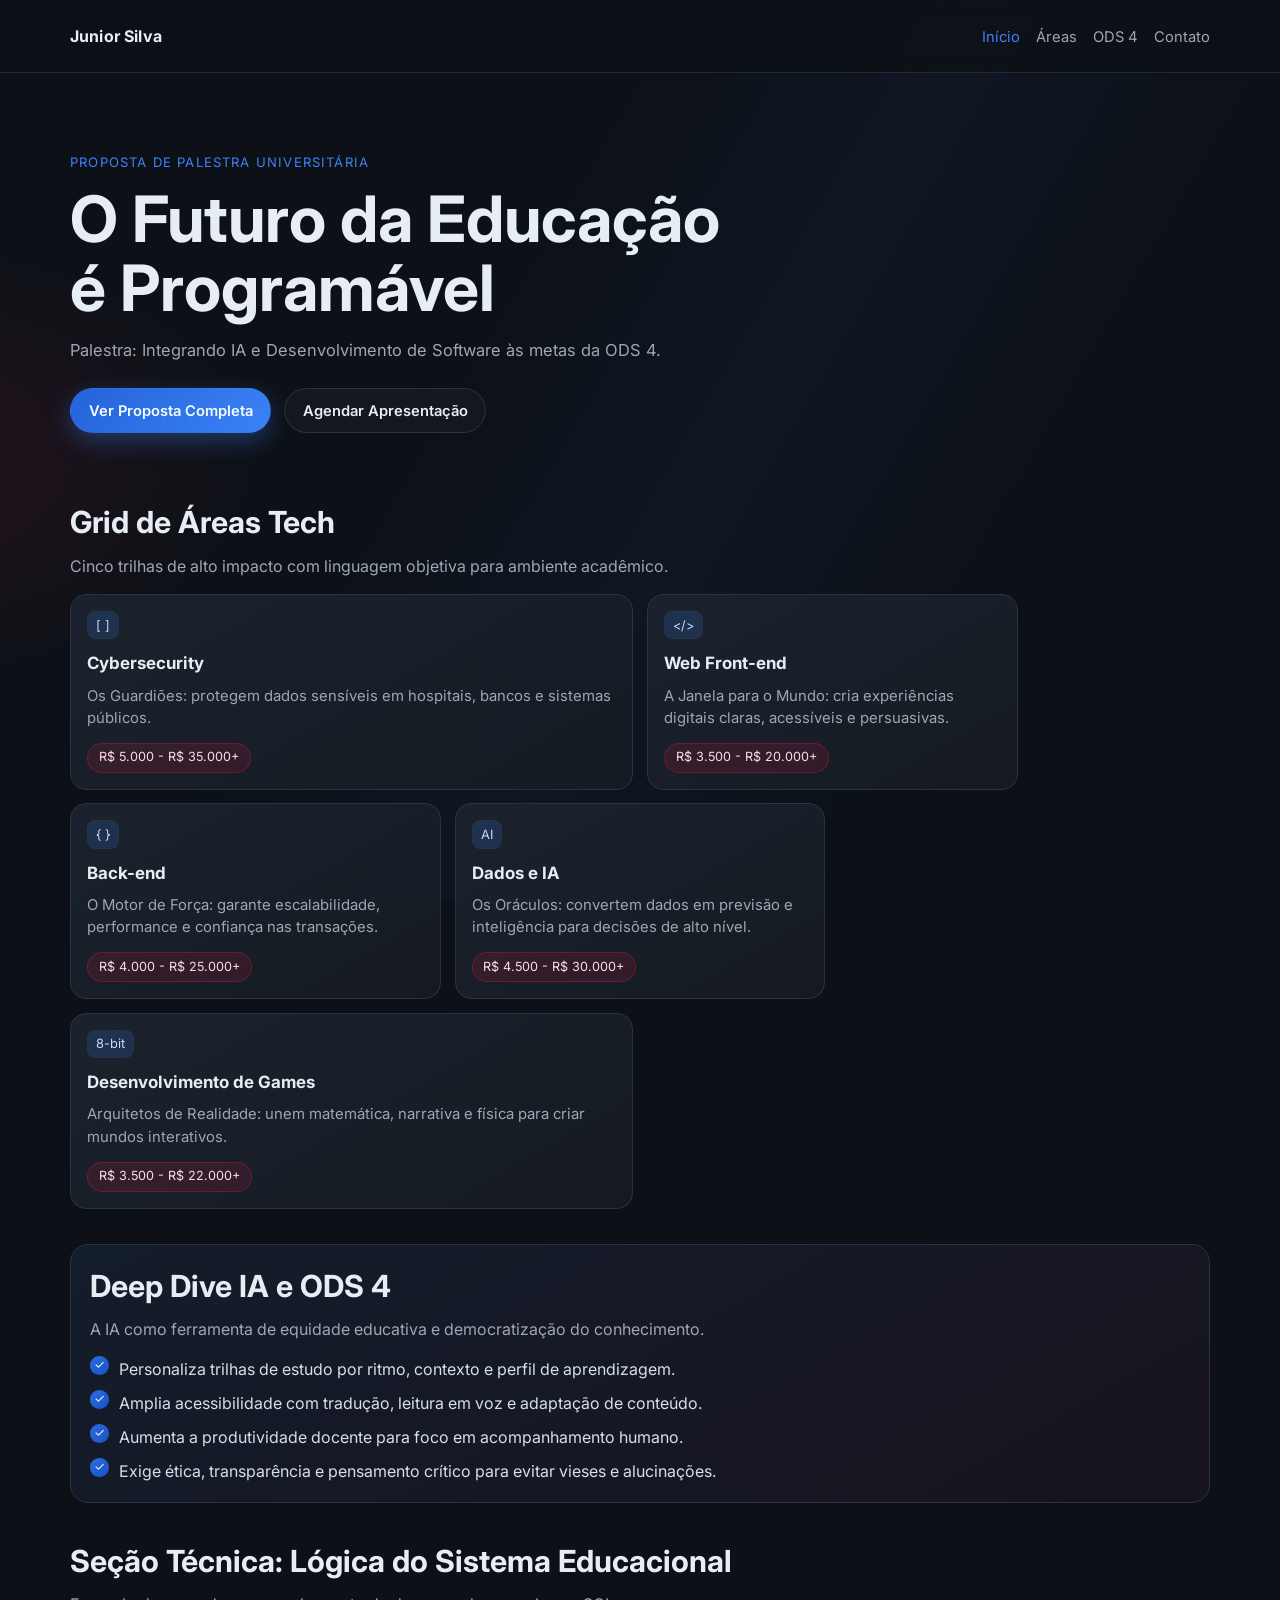
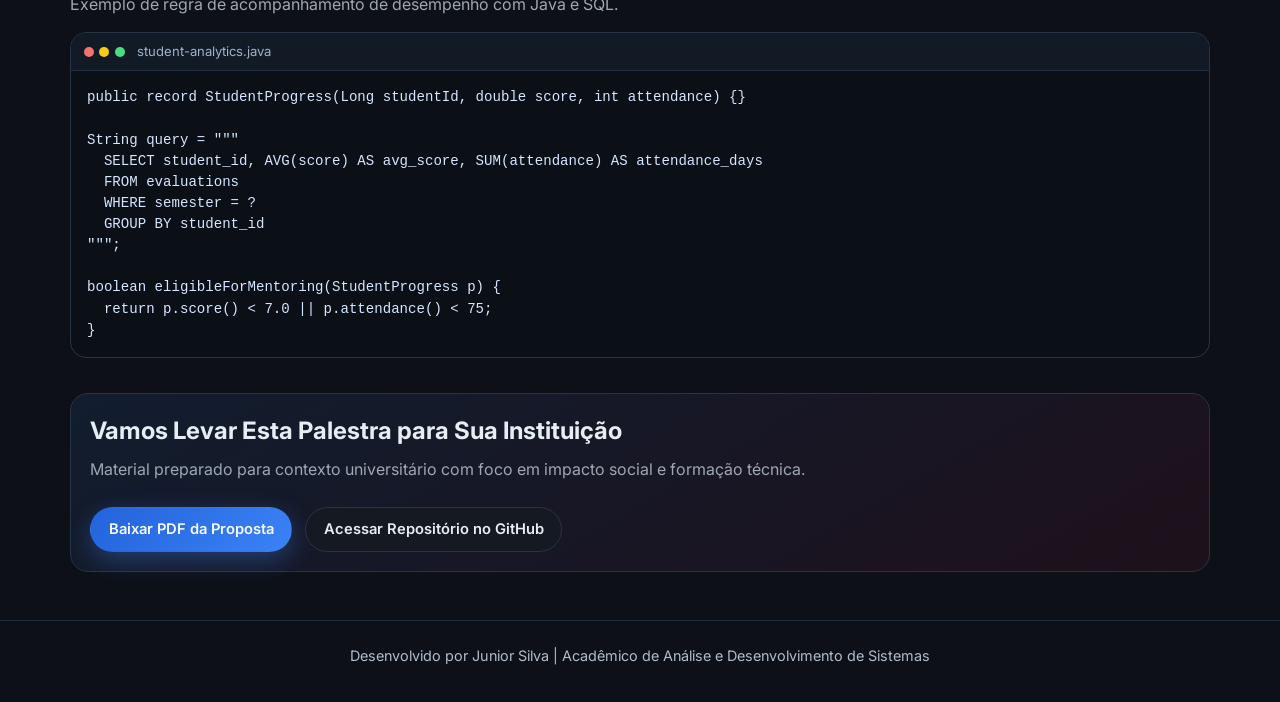
==== index.html @ b3eb254c "Ajusta responsividade mobile com menu colapsavel" ====
<!DOCTYPE html>
<html lang="pt-BR">
<head>
  <meta charset="UTF-8" />
  <meta name="viewport" content="width=device-width, initial-scale=1.0" />
  <title>Tecnologia, IA e ODS 4 | Proposta de Palestra</title>
  <meta name="description" content="Landing page de proposta de palestra universitária sobre tecnologia, IA e ODS 4." />
  <link rel="preconnect" href="https://fonts.googleapis.com" />
  <link rel="preconnect" href="https://fonts.gstatic.com" crossorigin />
  <link href="https://fonts.googleapis.com/css2?family=Inter:wght@400;500;600;700;800&display=swap" rel="stylesheet" />
  <link rel="stylesheet" href="style.css" />
</head>
<body>
  <div class="page-glow" aria-hidden="true"></div>

  <header class="site-header">
    <div class="container header-inner">
      <a class="brand" href="#inicio">Junior Silva</a>
      <button class="menu-toggle" type="button" aria-expanded="false" aria-controls="menu-principal" aria-label="Abrir menu">
        Menu
      </button>
      <nav aria-label="Menu principal">
        <ul class="menu" id="menu-principal">
          <li><a href="#inicio">Início</a></li>
          <li><a href="#areas">Áreas</a></li>
          <li><a href="#ods4">ODS 4</a></li>
          <li><a href="#contato">Contato</a></li>
        </ul>
      </nav>
    </div>
  </header>

  <main>
    <!-- Hierarquia visual: Hero primeiro para contexto e conversao imediata -->
    <section class="hero container reveal" id="inicio">
      <p class="eyebrow">Proposta de Palestra Universitária</p>
      <h1>O Futuro da Educação é Programável</h1>
      <p class="hero-subtitle">
        Palestra: Integrando IA e Desenvolvimento de Software às metas da ODS 4.
      </p>
      <div class="hero-actions">
        <a class="btn btn-primary" href="#ods4">Ver Proposta Completa</a>
        <a class="btn btn-ghost" href="#contato">Agendar Apresentação</a>
      </div>
    </section>

    <!-- Hierarquia visual: Bento grid como prova de repertorio tecnico e mercado -->
    <section class="container reveal" id="areas">
      <div class="section-title">
        <h2>Grid de Áreas Tech</h2>
        <p>Cinco trilhas de alto impacto com linguagem objetiva para ambiente acadêmico.</p>
      </div>

      <div class="bento-grid">
        <article class="bento-card bento-lg">
          <span class="card-icon">[ ]</span>
          <h3>Cybersecurity</h3>
          <p>Os Guardiões: protegem dados sensíveis em hospitais, bancos e sistemas públicos.</p>
          <span class="salary-badge">R$ 5.000 - R$ 35.000+</span>
        </article>

        <article class="bento-card">
          <span class="card-icon">&lt;/&gt;</span>
          <h3>Web Front-end</h3>
          <p>A Janela para o Mundo: cria experiências digitais claras, acessíveis e persuasivas.</p>
          <span class="salary-badge">R$ 3.500 - R$ 20.000+</span>
        </article>

        <article class="bento-card">
          <span class="card-icon">{ }</span>
          <h3>Back-end</h3>
          <p>O Motor de Força: garante escalabilidade, performance e confiança nas transações.</p>
          <span class="salary-badge">R$ 4.000 - R$ 25.000+</span>
        </article>

        <article class="bento-card">
          <span class="card-icon">AI</span>
          <h3>Dados e IA</h3>
          <p>Os Oráculos: convertem dados em previsão e inteligência para decisões de alto nível.</p>
          <span class="salary-badge">R$ 4.500 - R$ 30.000+</span>
        </article>

        <article class="bento-card bento-wide">
          <span class="card-icon">8-bit</span>
          <h3>Desenvolvimento de Games</h3>
          <p>Arquitetos de Realidade: unem matemática, narrativa e física para criar mundos interativos.</p>
          <span class="salary-badge">R$ 3.500 - R$ 22.000+</span>
        </article>
      </div>
    </section>

    <!-- Hierarquia visual: bloco estrategico da ODS 4 com profundidade conceitual -->
    <section class="container reveal" id="ods4">
      <article class="deep-dive">
        <div class="section-title">
          <h2>Deep Dive IA e ODS 4</h2>
          <p>A IA como ferramenta de equidade educativa e democratização do conhecimento.</p>
        </div>
        <ul class="check-list">
          <li>Personaliza trilhas de estudo por ritmo, contexto e perfil de aprendizagem.</li>
          <li>Amplia acessibilidade com tradução, leitura em voz e adaptação de conteúdo.</li>
          <li>Aumenta a produtividade docente para foco em acompanhamento humano.</li>
          <li>Exige ética, transparência e pensamento crítico para evitar vieses e alucinações.</li>
        </ul>
      </article>
    </section>

    <!-- Hierarquia visual: evidenciar capacidade tecnica sem quebrar o fluxo da narrativa -->
    <section class="container reveal" id="tecnica">
      <div class="section-title">
        <h2>Seção Técnica: Lógica do Sistema Educacional</h2>
        <p>Exemplo de regra de acompanhamento de desempenho com Java e SQL.</p>
      </div>

      <article class="terminal-card" aria-label="Snippet de código em Java e SQL">
        <div class="terminal-top">
          <span></span><span></span><span></span>
          <p>student-analytics.java</p>
        </div>
        <pre><code>public record StudentProgress(Long studentId, double score, int attendance) {}

String query = """
  SELECT student_id, AVG(score) AS avg_score, SUM(attendance) AS attendance_days
  FROM evaluations
  WHERE semester = ?
  GROUP BY student_id
""";

boolean eligibleForMentoring(StudentProgress p) {
  return p.score() &lt; 7.0 || p.attendance() &lt; 75;
}</code></pre>
      </article>
    </section>

    <section class="container reveal" id="contato">
      <article class="cta-final">
        <h2>Vamos Levar Esta Palestra para Sua Instituição</h2>
        <p>Material preparado para contexto universitário com foco em impacto social e formação técnica.</p>
        <div class="hero-actions">
          <a class="btn btn-primary" href="#">Baixar PDF da Proposta</a>
          <a class="btn btn-ghost" href="#">Acessar Repositório no GitHub</a>
        </div>
      </article>
    </section>
  </main>

  <footer class="site-footer">
    <div class="container">
      <p>Desenvolvido por Junior Silva | Acadêmico de Análise e Desenvolvimento de Sistemas</p>
    </div>
  </footer>

  <script src="script.js"></script>
</body>
</html>
---- style.css ----
:root {
  --bg: #0d1117;
  --bg-soft: #111827;
  --surface: #161b22;
  --surface-2: #1c2430;
  --text: #e6edf3;
  --text-dim: #9ea7b3;
  --blue: #3b82f6;
  --blue-soft: rgba(59, 130, 246, 0.16);
  --ods4: #c5193d;
  --line: #283445;
}

* {
  box-sizing: border-box;
}

html {
  scroll-behavior: smooth;
}

body {
  margin: 0;
  min-height: 100vh;
  font-family: "Inter", "Roboto", sans-serif;
  color: var(--text);
  background: radial-gradient(900px 500px at 85% -15%, rgba(59, 130, 246, 0.2), transparent 60%),
    radial-gradient(700px 400px at -10% 20%, rgba(197, 25, 61, 0.14), transparent 55%),
    var(--bg);
  line-height: 1.5;
  overflow-x: hidden;
}

.page-glow {
  position: fixed;
  inset: 0;
  pointer-events: none;
  background: linear-gradient(120deg, transparent 35%, rgba(59, 130, 246, 0.05) 55%, transparent 75%);
  z-index: -1;
}

.container {
  width: min(1140px, calc(100% - 2rem));
  margin-inline: auto;
}

/* Hierarquia visual primária: header limpo para navegação rápida */
.site-header {
  position: sticky;
  top: 0;
  z-index: 10;
  border-bottom: 1px solid rgba(40, 52, 69, 0.7);
  background: rgba(13, 17, 23, 0.85);
  backdrop-filter: blur(8px);
}

.header-inner {
  display: flex;
  justify-content: space-between;
  align-items: center;
  min-height: 72px;
}

.brand {
  color: var(--text);
  text-decoration: none;
  font-weight: 700;
  letter-spacing: 0.01em;
}

.menu-toggle {
  display: none;
  border: 1px solid var(--line);
  background: rgba(22, 27, 34, 0.9);
  color: var(--text);
  border-radius: 10px;
  padding: 0.38rem 0.62rem;
  font-size: 0.84rem;
  font-weight: 600;
  cursor: pointer;
}

.menu {
  list-style: none;
  display: flex;
  gap: 1rem;
  margin: 0;
  padding: 0;
}

.menu a {
  color: var(--text-dim);
  text-decoration: none;
  font-size: 0.92rem;
  transition: color 0.2s ease;
}

.menu a:hover,
.menu a.active {
  color: var(--blue);
}

/* Hierarquia visual secundária: hero com mensagem e CTA */
.hero {
  padding: 5rem 0 2rem;
}

.eyebrow {
  margin: 0;
  font-size: 0.82rem;
  color: var(--blue);
  text-transform: uppercase;
  letter-spacing: 0.09em;
}

h1,
h2,
h3,
p {
  margin: 0;
}

h1 {
  margin-top: 0.7rem;
  font-size: clamp(2rem, 5.4vw, 4rem);
  line-height: 1.08;
  max-width: 16ch;
}

.hero-subtitle {
  margin-top: 1rem;
  color: var(--text-dim);
  max-width: 60ch;
  font-size: 1.03rem;
}

.hero-actions {
  margin-top: 1.6rem;
  display: flex;
  flex-wrap: wrap;
  gap: 0.8rem;
}

.btn {
  display: inline-flex;
  align-items: center;
  justify-content: center;
  text-decoration: none;
  border-radius: 999px;
  padding: 0.65rem 1.1rem;
  font-weight: 600;
  font-size: 0.92rem;
  transition: transform 0.2s ease, box-shadow 0.2s ease, border-color 0.2s ease;
}

.btn:hover {
  transform: translateY(-2px);
}

.btn-primary {
  color: #f6fbff;
  border: 1px solid transparent;
  background: linear-gradient(130deg, #2463db, #3b82f6);
  box-shadow: 0 8px 24px rgba(59, 130, 246, 0.35);
}

.btn-ghost {
  color: var(--text);
  border: 1px solid var(--line);
  background: rgba(22, 27, 34, 0.85);
}

main {
  display: grid;
  gap: 2.2rem;
  padding-bottom: 3rem;
}

.section-title {
  margin-bottom: 1rem;
}

.section-title h2 {
  font-size: clamp(1.25rem, 2.7vw, 1.9rem);
}

.section-title p {
  margin-top: 0.5rem;
  color: var(--text-dim);
}

/* Bento Grid com variações para ritmo visual */
.bento-grid {
  display: grid;
  gap: 0.85rem;
  grid-template-columns: repeat(12, minmax(0, 1fr));
}

.bento-card {
  grid-column: span 4;
  border: 1px solid var(--line);
  border-radius: 16px;
  padding: 1rem;
  background: linear-gradient(150deg, rgba(28, 36, 48, 0.92), rgba(22, 27, 34, 0.95));
  position: relative;
  overflow: hidden;
}

.bento-card::after {
  content: "";
  position: absolute;
  inset: 0;
  background: linear-gradient(140deg, rgba(59, 130, 246, 0.08), transparent 42%, rgba(197, 25, 61, 0.08));
  opacity: 0;
  transition: opacity 0.2s ease;
}

.bento-card:hover::after {
  opacity: 1;
}

.bento-lg {
  grid-column: span 6;
}

.bento-wide {
  grid-column: span 6;
}

.card-icon {
  display: inline-block;
  padding: 0.22rem 0.5rem;
  border-radius: 8px;
  border: 1px solid var(--line);
  color: #c6d9ff;
  font-size: 0.8rem;
  background: var(--blue-soft);
}

.bento-card h3 {
  margin-top: 0.75rem;
  font-size: 1.06rem;
}

.bento-card p {
  margin-top: 0.5rem;
  color: var(--text-dim);
  font-size: 0.93rem;
}

.salary-badge {
  margin-top: 0.85rem;
  display: inline-flex;
  border-radius: 999px;
  padding: 0.28rem 0.68rem;
  font-size: 0.79rem;
  color: #ffdbe2;
  border: 1px solid rgba(197, 25, 61, 0.4);
  background: rgba(197, 25, 61, 0.16);
}

.deep-dive {
  border: 1px solid var(--line);
  border-radius: 18px;
  padding: 1.2rem;
  background: linear-gradient(150deg, rgba(20, 30, 46, 0.92), rgba(25, 20, 30, 0.9));
}

.check-list {
  margin: 1rem 0 0;
  padding: 0;
  list-style: none;
  display: grid;
  gap: 0.62rem;
}

.check-list li {
  position: relative;
  padding-left: 1.8rem;
  color: #d6e0ea;
}

.check-list li::before {
  content: "✓";
  position: absolute;
  left: 0;
  top: -1px;
  width: 1.15rem;
  height: 1.15rem;
  border-radius: 50%;
  display: grid;
  place-items: center;
  color: #f2f8ff;
  font-size: 0.78rem;
  background: linear-gradient(135deg, #2c6ce2, #1952c4);
}

.terminal-card {
  border: 1px solid var(--line);
  border-radius: 16px;
  overflow: hidden;
  background: #0b1016;
}

.terminal-top {
  display: flex;
  align-items: center;
  gap: 0.36rem;
  padding: 0.55rem 0.8rem;
  border-bottom: 1px solid #223043;
  background: #121a25;
}

.terminal-top span {
  width: 0.62rem;
  height: 0.62rem;
  border-radius: 50%;
}

.terminal-top span:nth-child(1) {
  background: #f87171;
}

.terminal-top span:nth-child(2) {
  background: #facc15;
}

.terminal-top span:nth-child(3) {
  background: #4ade80;
}

.terminal-top p {
  margin-left: 0.4rem;
  color: #9fb2cb;
  font-size: 0.82rem;
}

pre {
  margin: 0;
  padding: 1rem;
  overflow-x: auto;
}

code {
  color: #d5e6ff;
  font-family: Consolas, "Courier New", monospace;
  font-size: 0.88rem;
  line-height: 1.5;
}

.cta-final {
  border: 1px solid var(--line);
  border-radius: 18px;
  padding: 1.2rem;
  background: linear-gradient(150deg, rgba(18, 31, 49, 0.9), rgba(31, 17, 28, 0.92));
}

.cta-final p {
  margin-top: 0.5rem;
  color: var(--text-dim);
}

.site-footer {
  border-top: 1px solid rgba(40, 52, 69, 0.8);
  padding: 1.5rem 0 2.2rem;
}

.site-footer p {
  color: #b0bdcc;
  text-align: center;
  font-size: 0.9rem;
}

.reveal {
  opacity: 0;
  transform: translateY(14px);
  transition: opacity 0.55s ease, transform 0.55s ease;
}

.reveal.show {
  opacity: 1;
  transform: translateY(0);
}

@media (max-width: 980px) {
  .bento-card,
  .bento-lg,
  .bento-wide {
    grid-column: span 6;
  }
}

@media (max-width: 700px) {
  .header-inner {
    min-height: 64px;
    flex-wrap: wrap;
    padding: 0.6rem 0;
    gap: 0.6rem;
  }

  .brand {
    font-size: 0.95rem;
  }

  .menu-toggle {
    display: inline-flex;
    align-items: center;
    justify-content: center;
    margin-left: auto;
  }

  .site-header nav {
    width: 100%;
  }

  .menu {
    display: none;
    width: 100%;
    flex-direction: column;
    gap: 0.35rem;
    padding: 0.3rem 0 0.15rem;
  }

  .site-header.menu-open .menu {
    display: flex;
  }

  .menu a {
    font-size: 0.84rem;
    display: block;
    width: 100%;
    padding: 0.4rem 0.2rem;
  }

  .hero {
    padding: 3.6rem 0 1.4rem;
  }

  h1 {
    font-size: clamp(1.72rem, 10vw, 2.7rem);
    max-width: 12ch;
  }

  .hero-subtitle {
    font-size: 0.98rem;
  }

  .hero-actions {
    width: 100%;
  }

  .btn {
    width: 100%;
  }

  .bento-card,
  .bento-lg,
  .bento-wide {
    grid-column: span 12;
  }

  .bento-grid {
    gap: 0.7rem;
  }

  .bento-card {
    padding: 0.9rem;
  }

  .section-title h2 {
    font-size: clamp(1.15rem, 6vw, 1.55rem);
  }

  .section-title p,
  .bento-card p,
  .deep-dive,
  .cta-final p {
    font-size: 0.95rem;
  }

  .deep-dive,
  .cta-final {
    padding: 1rem;
  }

  .terminal-top {
    padding: 0.5rem 0.65rem;
  }

  .terminal-top p {
    font-size: 0.76rem;
    margin-left: 0.25rem;
  }

  pre {
    padding: 0.85rem;
  }

  code {
    font-size: 0.8rem;
  }

  .container {
    width: min(1140px, calc(100% - 1.2rem));
  }
}

@media (max-width: 420px) {
  .header-inner {
    align-items: flex-start;
  }

  .menu-toggle {
    font-size: 0.8rem;
    padding: 0.34rem 0.56rem;
  }

  .eyebrow {
    font-size: 0.75rem;
  }

  .hero {
    padding-top: 3rem;
  }

  .card-icon,
  .salary-badge {
    font-size: 0.75rem;
  }

  .check-list li {
    padding-left: 1.6rem;
  }

  .check-list li::before {
    width: 1rem;
    height: 1rem;
  }
}
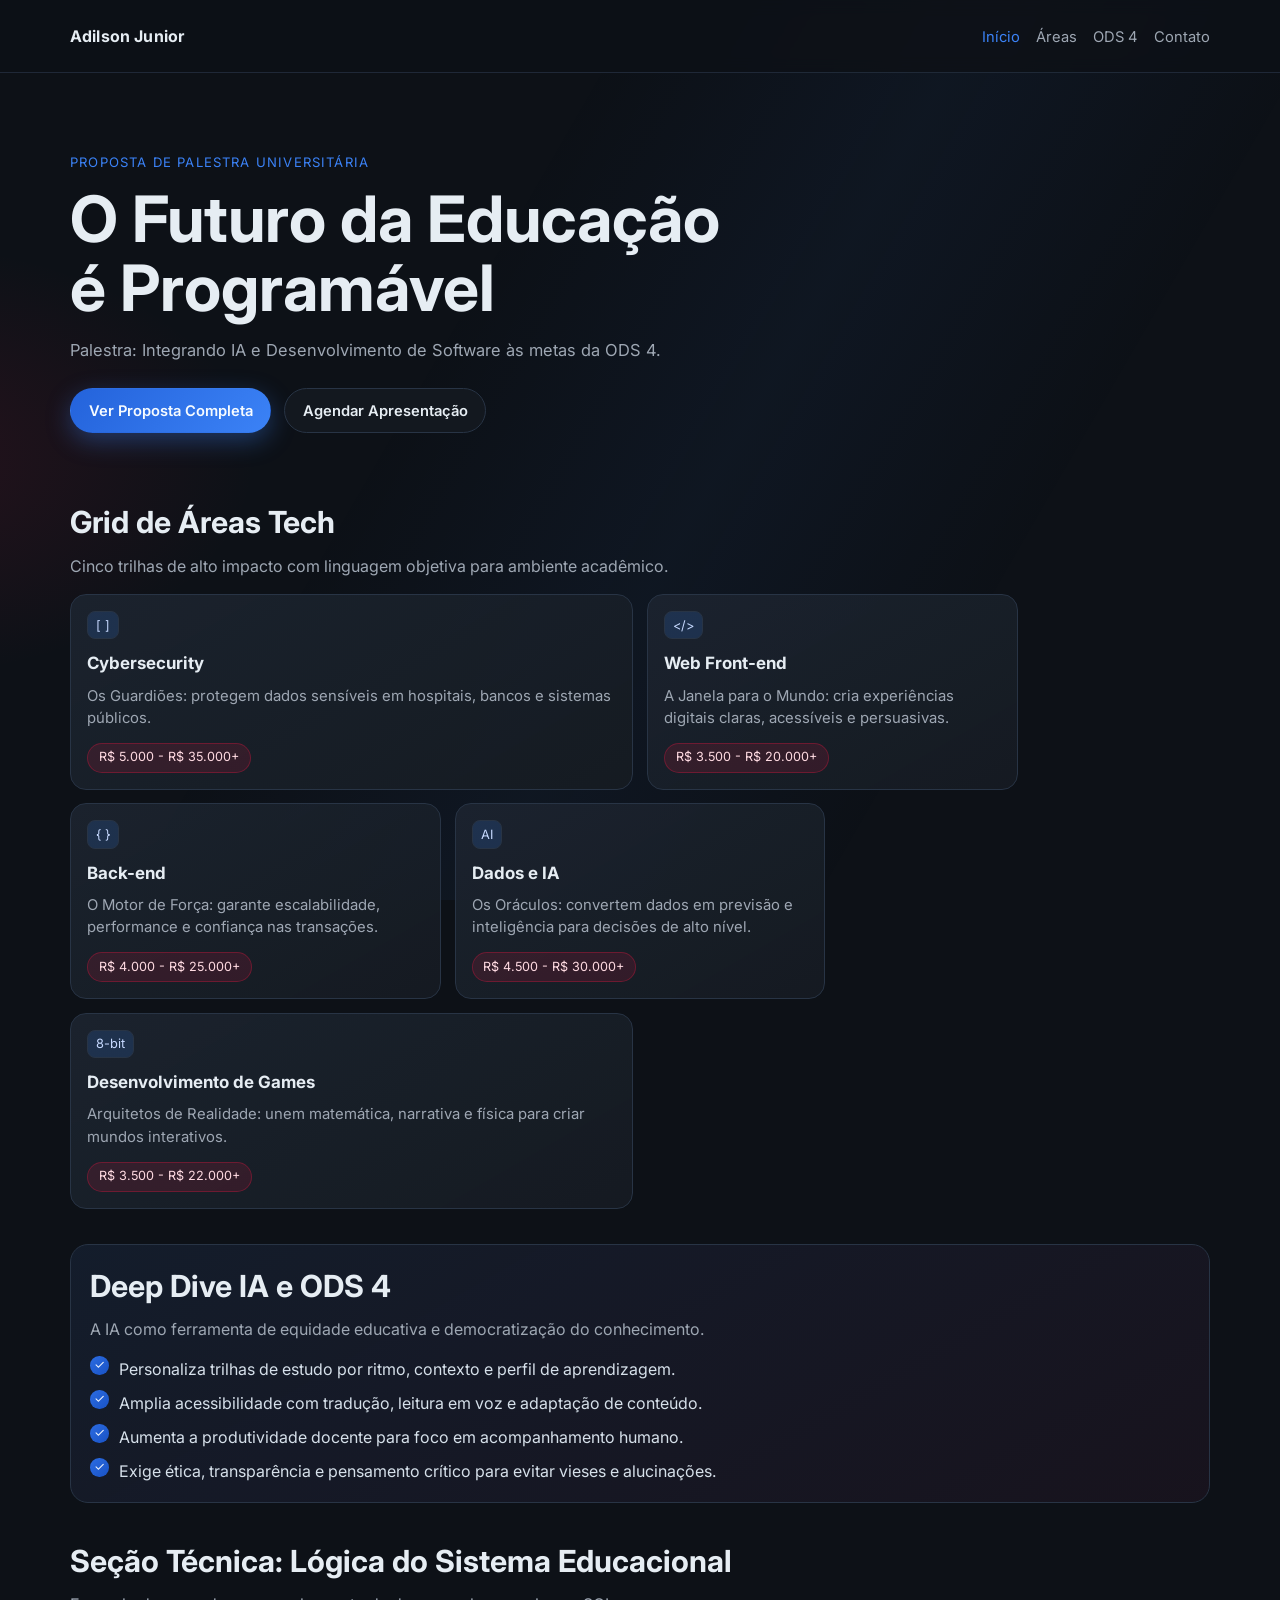
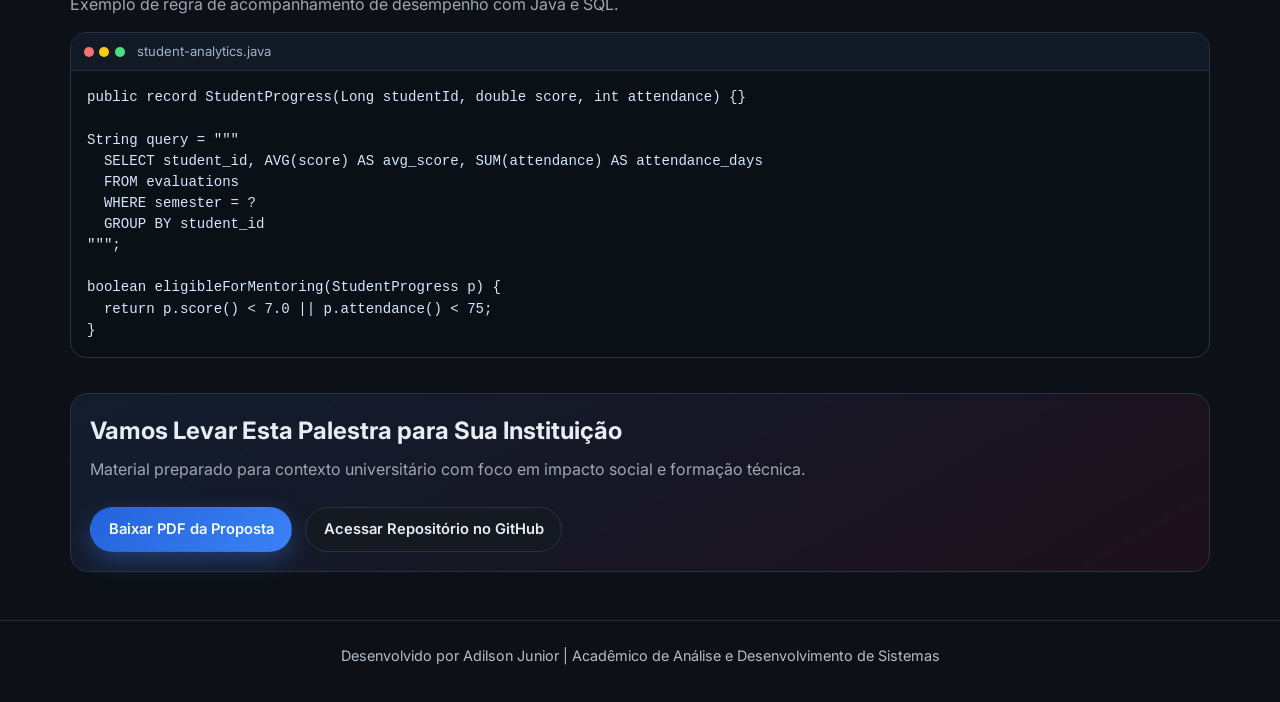
==== commit de075789: "Atualiza nome para Adilson Junior" ====
--- a/index.html
+++ b/index.html
@@ -15,7 +15,7 @@
 
   <header class="site-header">
     <div class="container header-inner">
-      <a class="brand" href="#inicio">Junior Silva</a>
+      <a class="brand" href="#inicio">Adilson Junior</a>
       <button class="menu-toggle" type="button" aria-expanded="false" aria-controls="menu-principal" aria-label="Abrir menu">
         Menu
       </button>
@@ -146,7 +146,7 @@
 
   <footer class="site-footer">
     <div class="container">
-      <p>Desenvolvido por Junior Silva | Acadêmico de Análise e Desenvolvimento de Sistemas</p>
+      <p>Desenvolvido por Adilson Junior | Acadêmico de Análise e Desenvolvimento de Sistemas</p>
     </div>
   </footer>
 
--- a/style.css
+++ b/style.css
@@ -19,6 +19,11 @@
   scroll-behavior: smooth;
 }
 
+html,
+body {
+  max-width: 100%;
+}
+
 body {
   margin: 0;
   min-height: 100vh;
@@ -174,6 +179,16 @@
   display: grid;
   gap: 2.2rem;
   padding-bottom: 3rem;
+}
+
+main,
+section,
+article,
+.bento-grid,
+.bento-card,
+.deep-dive,
+.cta-final {
+  min-width: 0;
 }
 
 .section-title {
@@ -339,6 +354,7 @@
   margin: 0;
   padding: 1rem;
   overflow-x: auto;
+  max-width: 100%;
 }
 
 code {
@@ -403,25 +419,33 @@
   }
 
   .menu-toggle {
+    display: none;
+  }
+
+  .site-header nav {
+    width: 100%;
+  }
+
+  .menu {
+    display: flex;
+    width: 100%;
+    flex-direction: column;
+    gap: 0.35rem;
+    padding: 0.3rem 0 0.15rem;
+  }
+
+  .site-header.menu-collapsible .menu-toggle {
     display: inline-flex;
     align-items: center;
     justify-content: center;
     margin-left: auto;
   }
 
-  .site-header nav {
-    width: 100%;
-  }
-
-  .menu {
+  .site-header.menu-collapsible .menu {
     display: none;
-    width: 100%;
-    flex-direction: column;
-    gap: 0.35rem;
-    padding: 0.3rem 0 0.15rem;
-  }
-
-  .site-header.menu-open .menu {
+  }
+
+  .site-header.menu-collapsible.menu-open .menu {
     display: flex;
   }
 
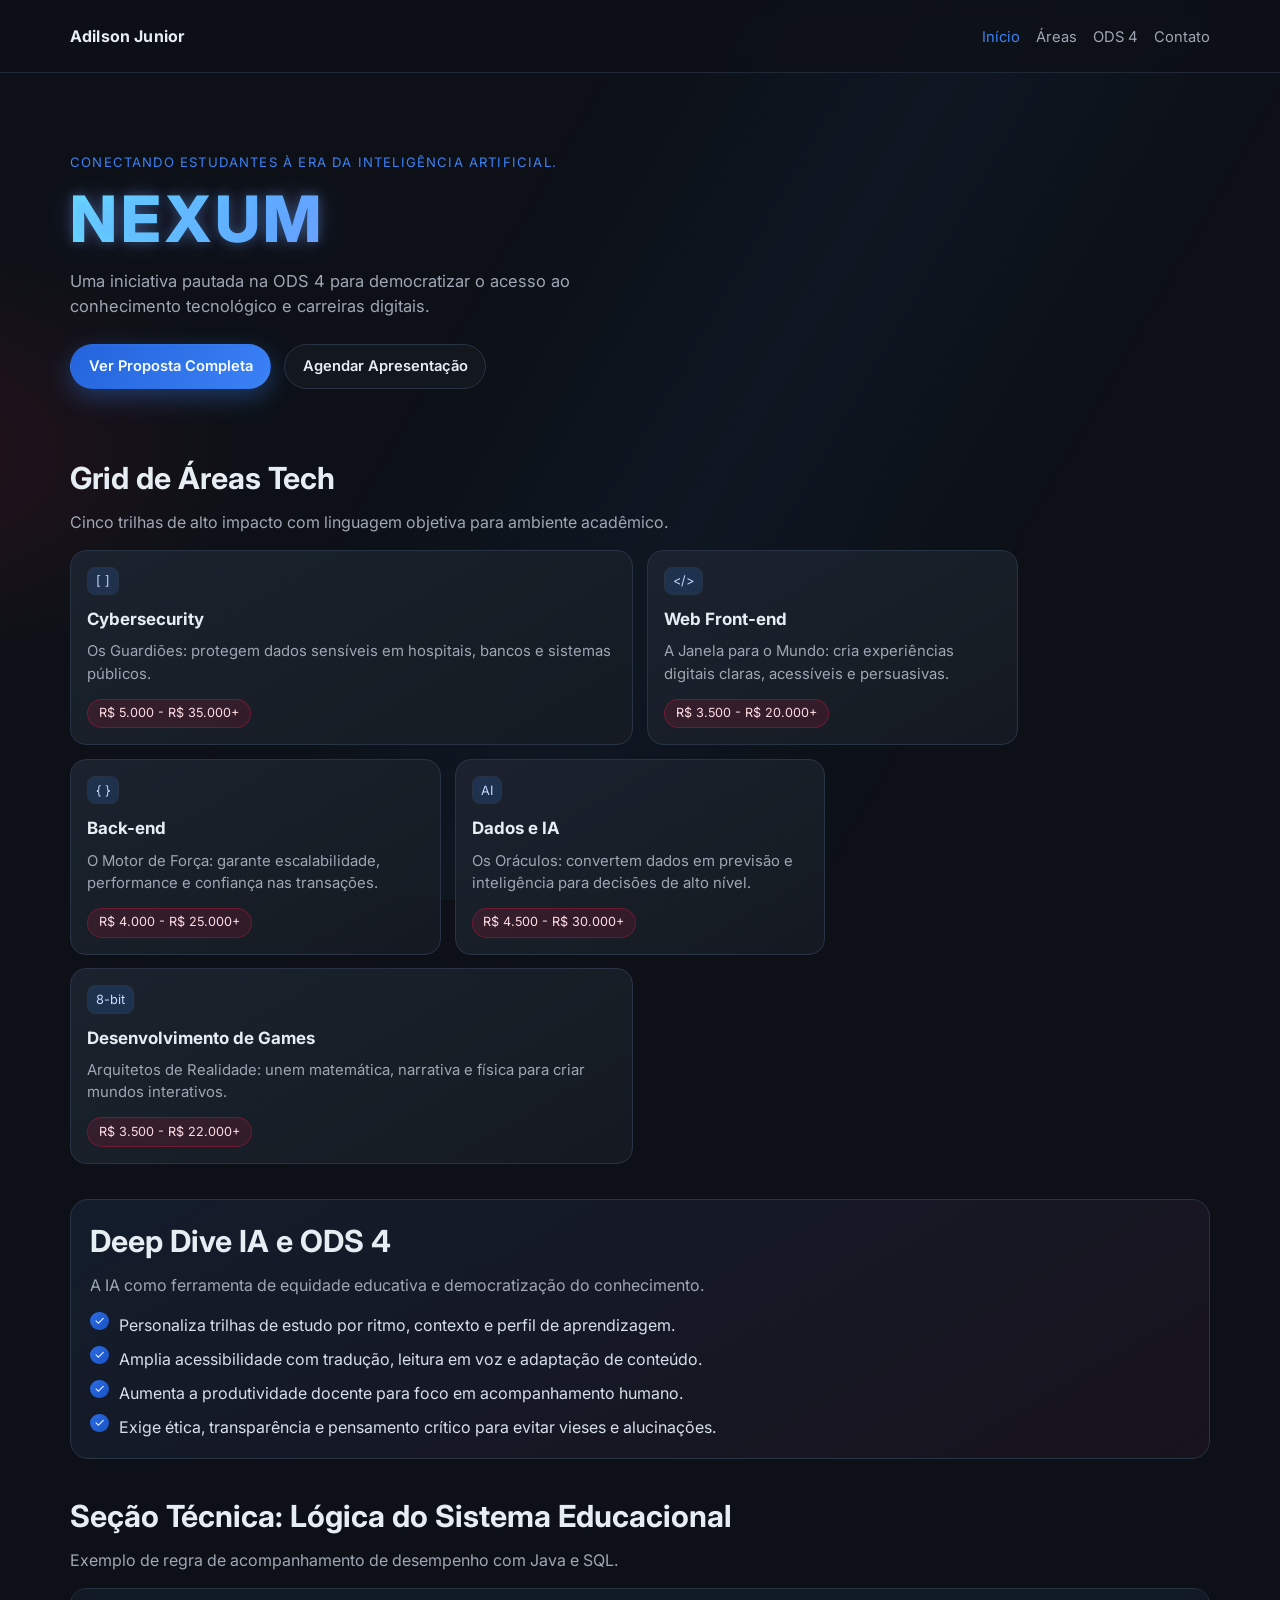
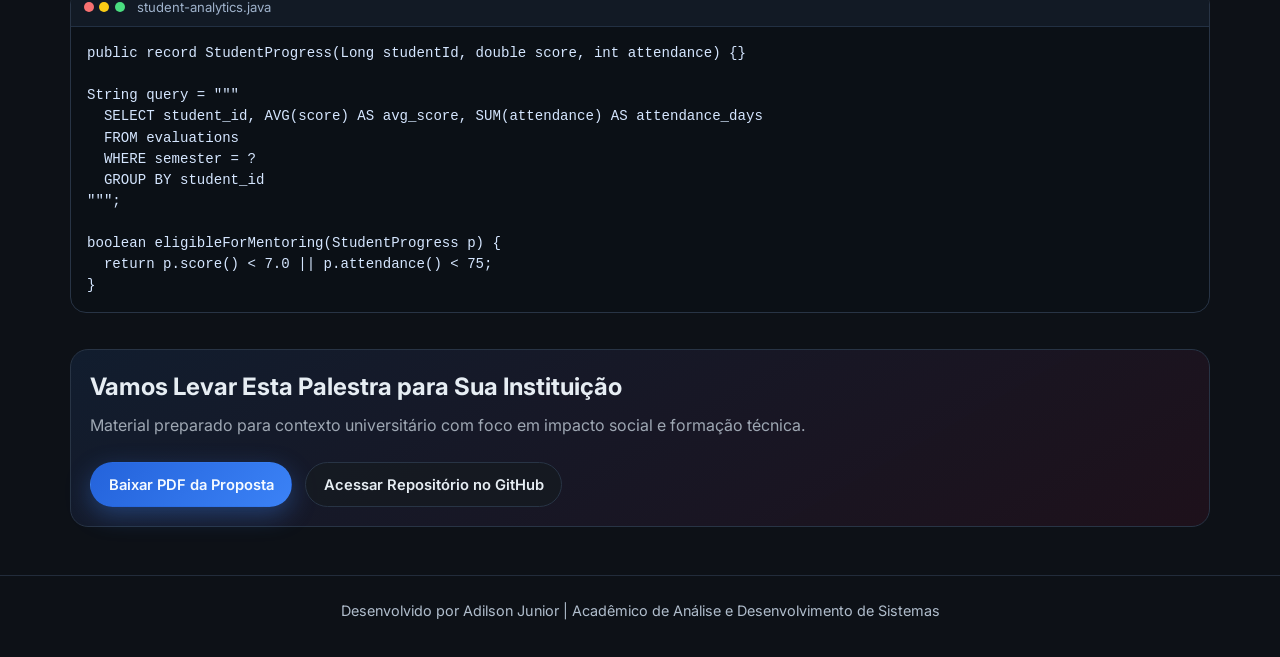
==== commit fb29a9fd: "Destaca NEXUM com gradiente e glow tecnologico" ====
--- a/index.html
+++ b/index.html
@@ -33,10 +33,10 @@
   <main>
     <!-- Hierarquia visual: Hero primeiro para contexto e conversao imediata -->
     <section class="hero container reveal" id="inicio">
-      <p class="eyebrow">Proposta de Palestra Universitária</p>
-      <h1>O Futuro da Educação é Programável</h1>
+      <p class="eyebrow">Conectando estudantes à era da Inteligência Artificial.</p>
+      <h1><span class="nexum-word">NEXUM</span></h1>
       <p class="hero-subtitle">
-        Palestra: Integrando IA e Desenvolvimento de Software às metas da ODS 4.
+        Uma iniciativa pautada na ODS 4 para democratizar o acesso ao conhecimento tecnológico e carreiras digitais.
       </p>
       <div class="hero-actions">
         <a class="btn btn-primary" href="#ods4">Ver Proposta Completa</a>
--- a/style.css
+++ b/style.css
@@ -130,6 +130,19 @@
   font-size: clamp(2rem, 5.4vw, 4rem);
   line-height: 1.08;
   max-width: 16ch;
+}
+
+.nexum-word {
+  display: inline-block;
+  letter-spacing: 0.06em;
+  font-weight: 800;
+  background: linear-gradient(120deg, #66e7ff 0%, #5da9ff 45%, #9b8cff 78%, #66e7ff 100%);
+  background-size: 180% 180%;
+  -webkit-background-clip: text;
+  background-clip: text;
+  -webkit-text-fill-color: transparent;
+  color: transparent;
+  text-shadow: 0 0 12px rgba(93, 169, 255, 0.35), 0 0 26px rgba(155, 140, 255, 0.2);
 }
 
 .hero-subtitle {
@@ -465,6 +478,11 @@
     max-width: 12ch;
   }
 
+  .nexum-word {
+    letter-spacing: 0.04em;
+    text-shadow: 0 0 10px rgba(93, 169, 255, 0.32), 0 0 20px rgba(155, 140, 255, 0.18);
+  }
+
   .hero-subtitle {
     font-size: 0.98rem;
   }
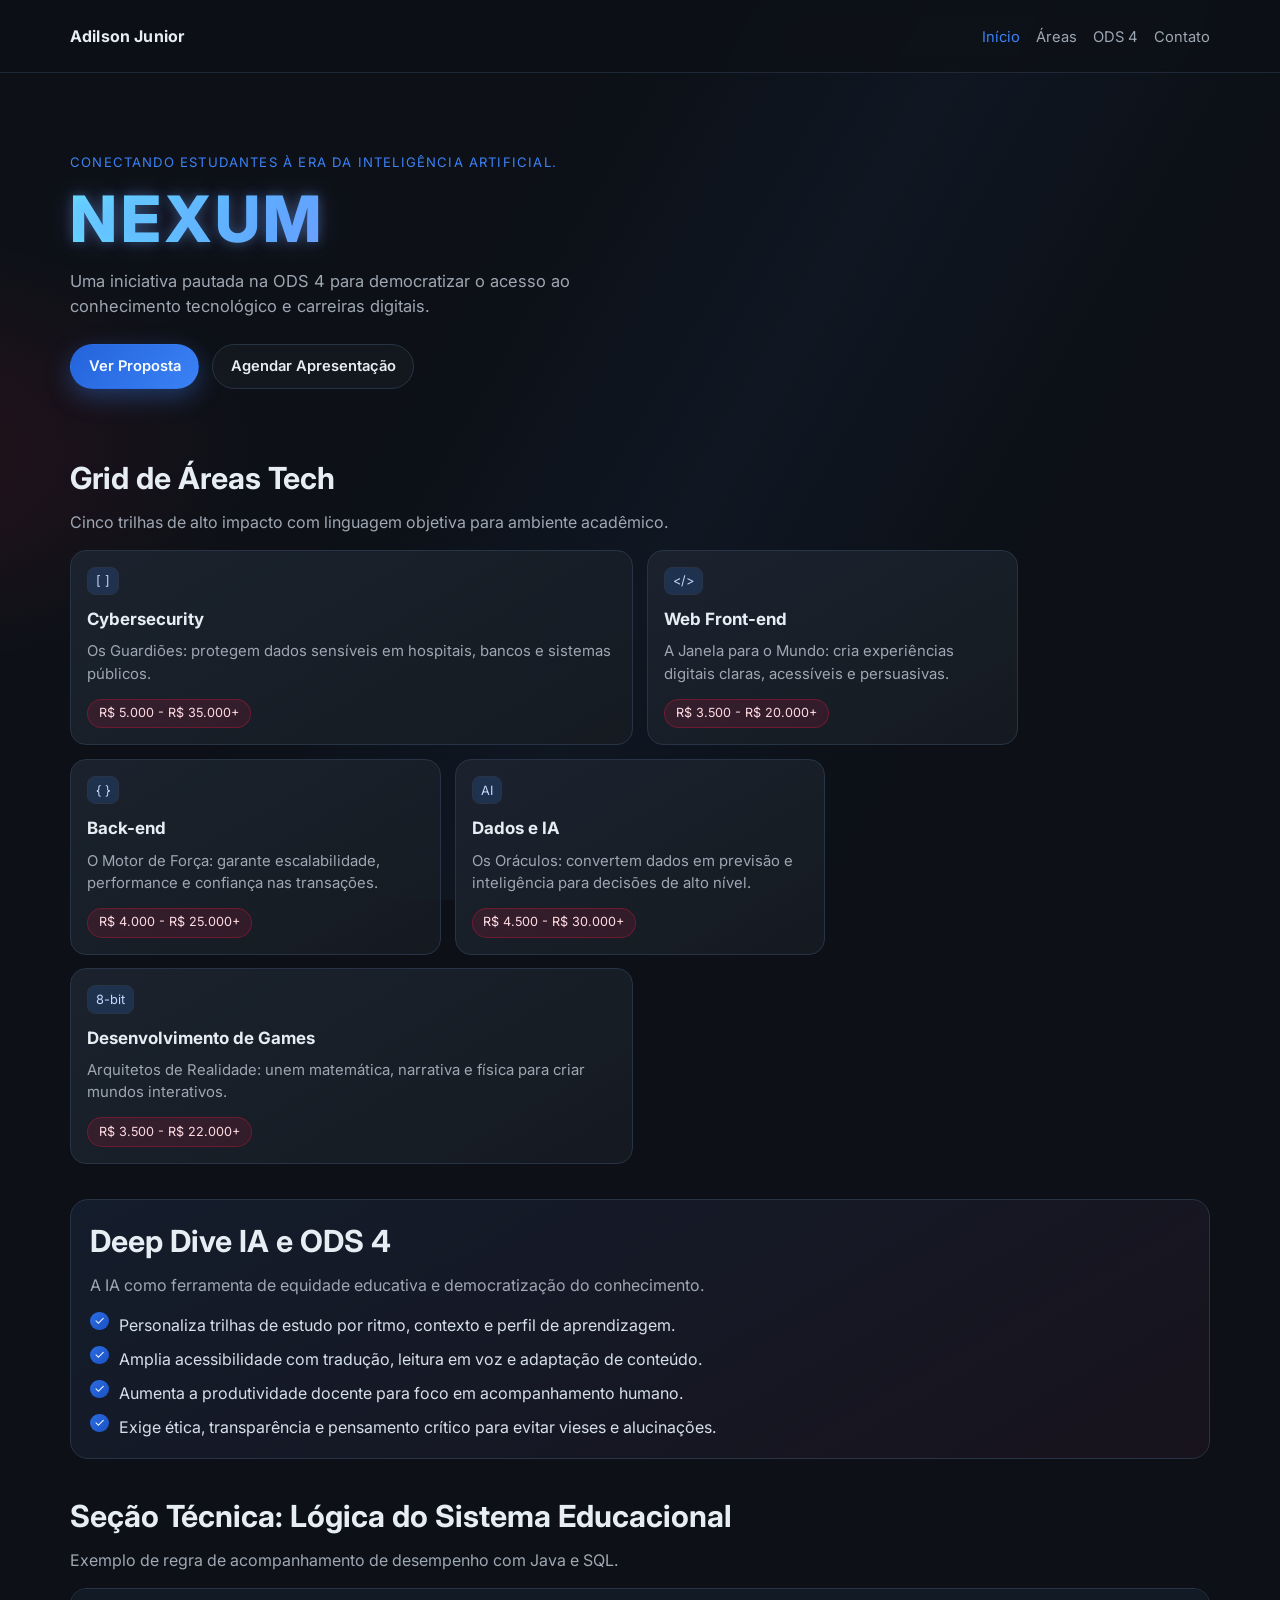
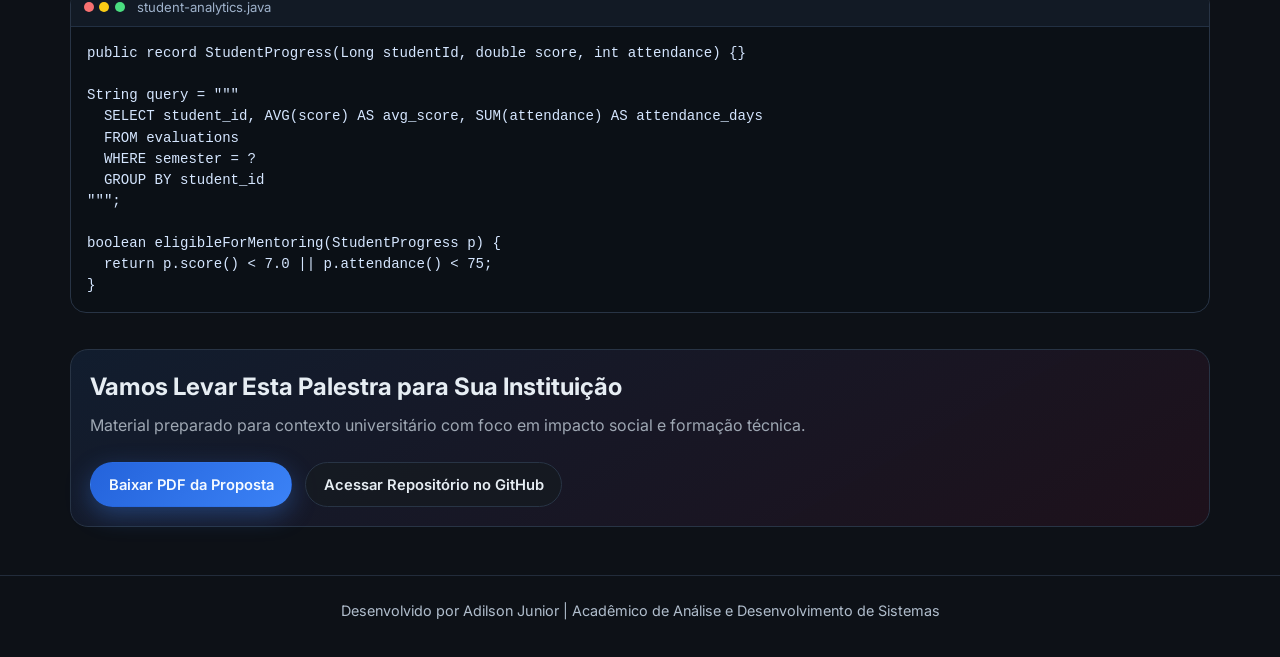
==== commit 083fdd26: "Adiciona secao Proposta Detalhada com abertura por botao" ====
--- a/index.html
+++ b/index.html
@@ -39,9 +39,42 @@
         Uma iniciativa pautada na ODS 4 para democratizar o acesso ao conhecimento tecnológico e carreiras digitais.
       </p>
       <div class="hero-actions">
-        <a class="btn btn-primary" href="#ods4">Ver Proposta Completa</a>
+        <a class="btn btn-primary" id="open-proposta" href="#proposta-detalhada" aria-controls="proposta-detalhada" aria-expanded="false">Ver Proposta</a>
         <a class="btn btn-ghost" href="#contato">Agendar Apresentação</a>
       </div>
+    </section>
+
+    <section class="container proposal-shell reveal" id="proposta-detalhada">
+      <article class="proposal-paper" aria-label="Proposta detalhada NEXUM">
+        <div class="proposal-head">
+          <h2>Proposta Detalhada</h2>
+          <p>Estrutura orientada por impacto educacional, empregabilidade e competências digitais para o século XXI.</p>
+        </div>
+
+        <div class="proposal-pillars">
+          <article class="pillar-card">
+            <span class="pillar-icon" aria-hidden="true">ODS</span>
+            <h3>Pedagógico</h3>
+            <p>Foco na ODS 4 com práticas inclusivas, aprendizagem ativa e ética na aplicação de IA em contexto educacional.</p>
+          </article>
+
+          <article class="pillar-card">
+            <span class="pillar-icon" aria-hidden="true">JOB</span>
+            <h3>Profissional</h3>
+            <p>Leitura de mercado e faixas salariais para orientar escolhas de carreira digital com visão estratégica de futuro.</p>
+          </article>
+
+          <article class="pillar-card">
+            <span class="pillar-icon" aria-hidden="true">DIG</span>
+            <h3>Técnico</h3>
+            <p>Letramento digital com base prática: lógica, ferramentas de desenvolvimento e uso crítico de plataformas inteligentes.</p>
+          </article>
+        </div>
+
+        <p class="proposal-highlight">Preparamos o estudante não apenas para consumir tecnologia, mas para liderar a próxima revolução digital.</p>
+
+        <a class="btn btn-primary proposal-cta" href="#contato">Solicitar Cronograma Completo</a>
+      </article>
     </section>
 
     <!-- Hierarquia visual: Bento grid como prova de repertorio tecnico e mercado -->
--- a/style.css
+++ b/style.css
@@ -157,6 +157,87 @@
   display: flex;
   flex-wrap: wrap;
   gap: 0.8rem;
+}
+
+.proposal-shell {
+  margin-top: -0.4rem;
+}
+
+.js-ready .proposal-shell {
+  display: none;
+}
+
+.js-ready .proposal-shell.is-open {
+  display: block;
+}
+
+.proposal-paper {
+  border: 1px solid #d8e6f9;
+  border-radius: 18px;
+  padding: 1.3rem;
+  background: linear-gradient(170deg, #fbfdff 0%, #f0f6ff 100%);
+  color: #13233d;
+  box-shadow: 0 14px 40px rgba(7, 17, 34, 0.22);
+}
+
+.proposal-head p {
+  margin-top: 0.45rem;
+  color: #3b4d68;
+}
+
+.proposal-pillars {
+  margin-top: 1rem;
+  display: grid;
+  grid-template-columns: repeat(3, minmax(0, 1fr));
+  gap: 0.8rem;
+}
+
+.pillar-card {
+  border: 1px solid #cfdcf0;
+  border-radius: 14px;
+  padding: 0.95rem;
+  background: #ffffff;
+}
+
+.pillar-icon {
+  display: inline-flex;
+  align-items: center;
+  justify-content: center;
+  min-width: 2.4rem;
+  padding: 0.2rem 0.55rem;
+  border-radius: 999px;
+  border: 1px solid #bfd2ec;
+  background: #edf5ff;
+  color: #2b4b73;
+  font-size: 0.74rem;
+  font-weight: 700;
+  letter-spacing: 0.06em;
+}
+
+.pillar-card h3 {
+  margin-top: 0.58rem;
+  color: #172a46;
+  font-size: 1rem;
+}
+
+.pillar-card p {
+  margin-top: 0.45rem;
+  color: #445a78;
+  font-size: 0.92rem;
+}
+
+.proposal-highlight {
+  margin-top: 1rem;
+  border-left: 4px solid #2463db;
+  padding: 0.75rem 0.85rem;
+  border-radius: 8px;
+  background: #eaf3ff;
+  color: #0f2a4a;
+  font-weight: 600;
+}
+
+.proposal-cta {
+  margin-top: 0.95rem;
 }
 
 .btn {
@@ -417,6 +498,10 @@
   .bento-wide {
     grid-column: span 6;
   }
+
+  .proposal-pillars {
+    grid-template-columns: repeat(2, minmax(0, 1fr));
+  }
 }
 
 @media (max-width: 700px) {
@@ -469,6 +554,18 @@
     padding: 0.4rem 0.2rem;
   }
 
+  .proposal-pillars {
+    grid-template-columns: 1fr;
+  }
+
+  .proposal-paper {
+    padding: 1rem;
+  }
+
+  .proposal-cta {
+    width: 100%;
+  }
+
   .hero {
     padding: 3.6rem 0 1.4rem;
   }
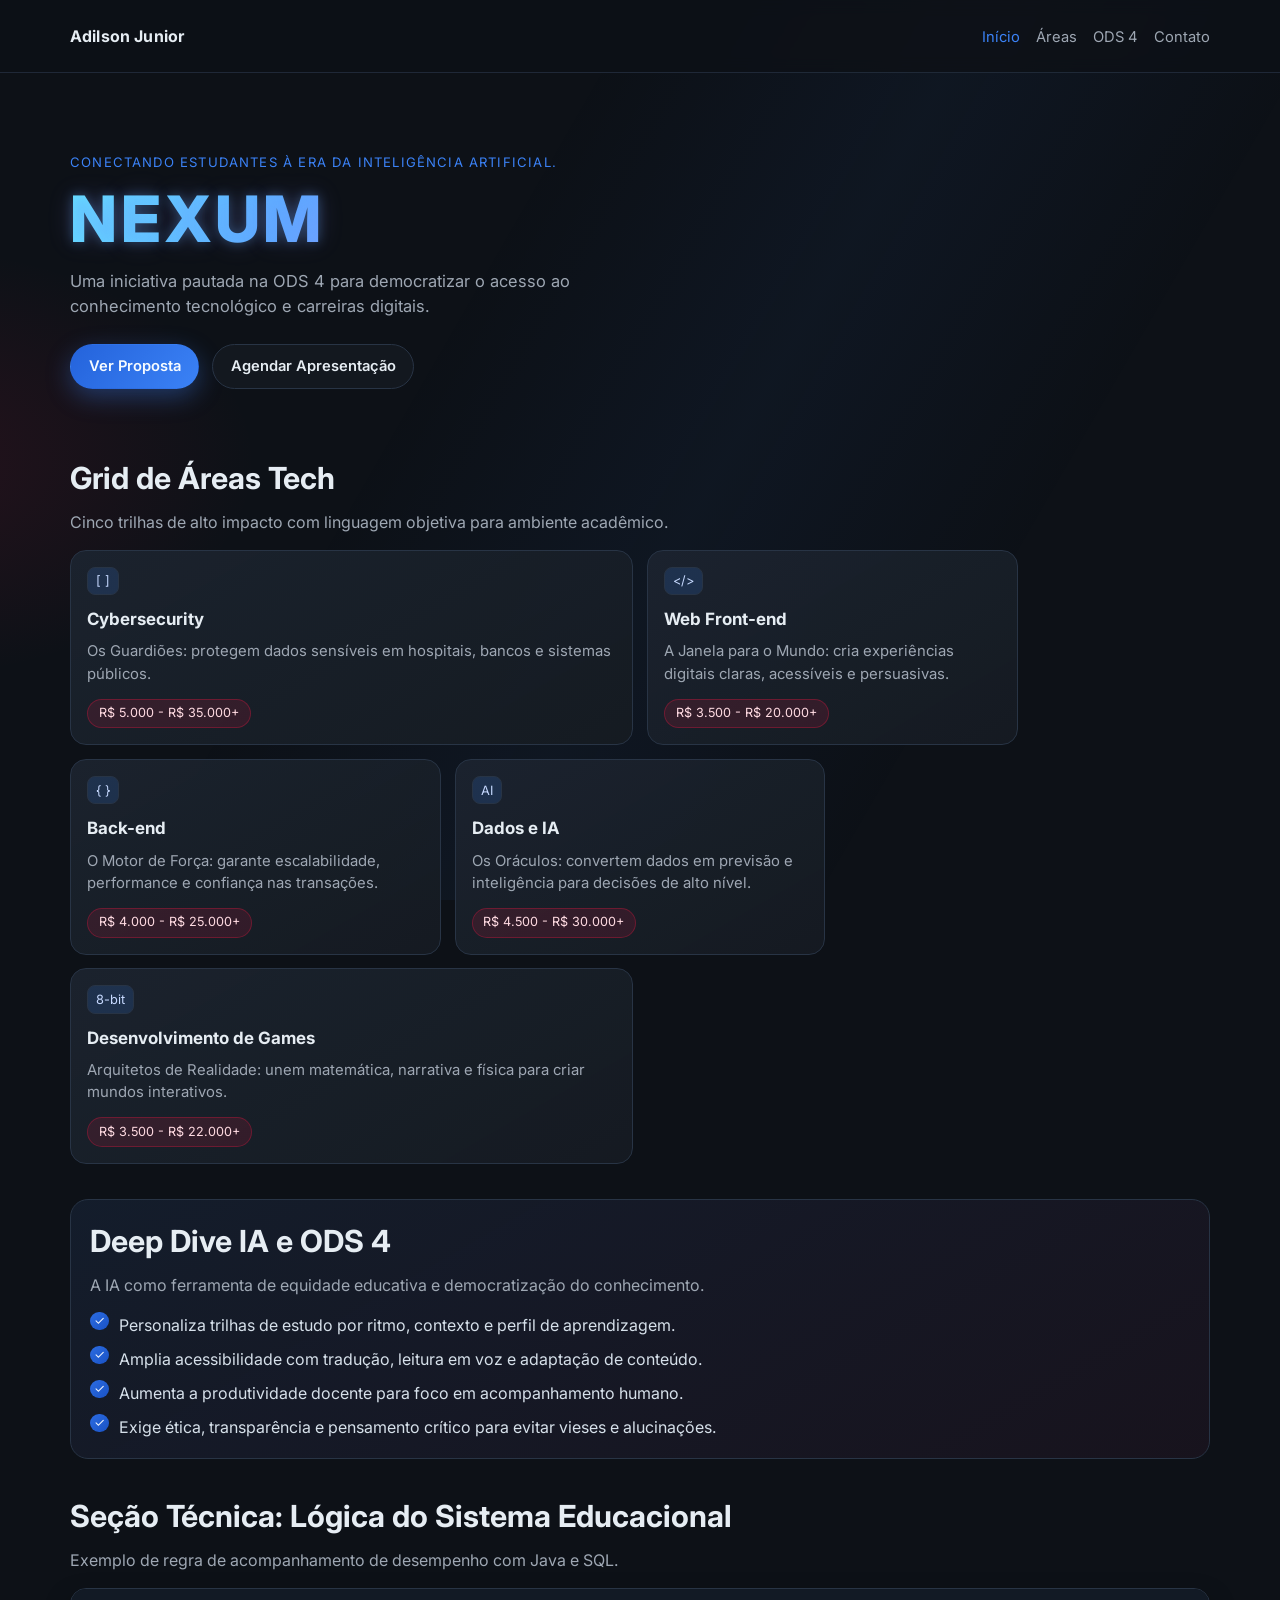
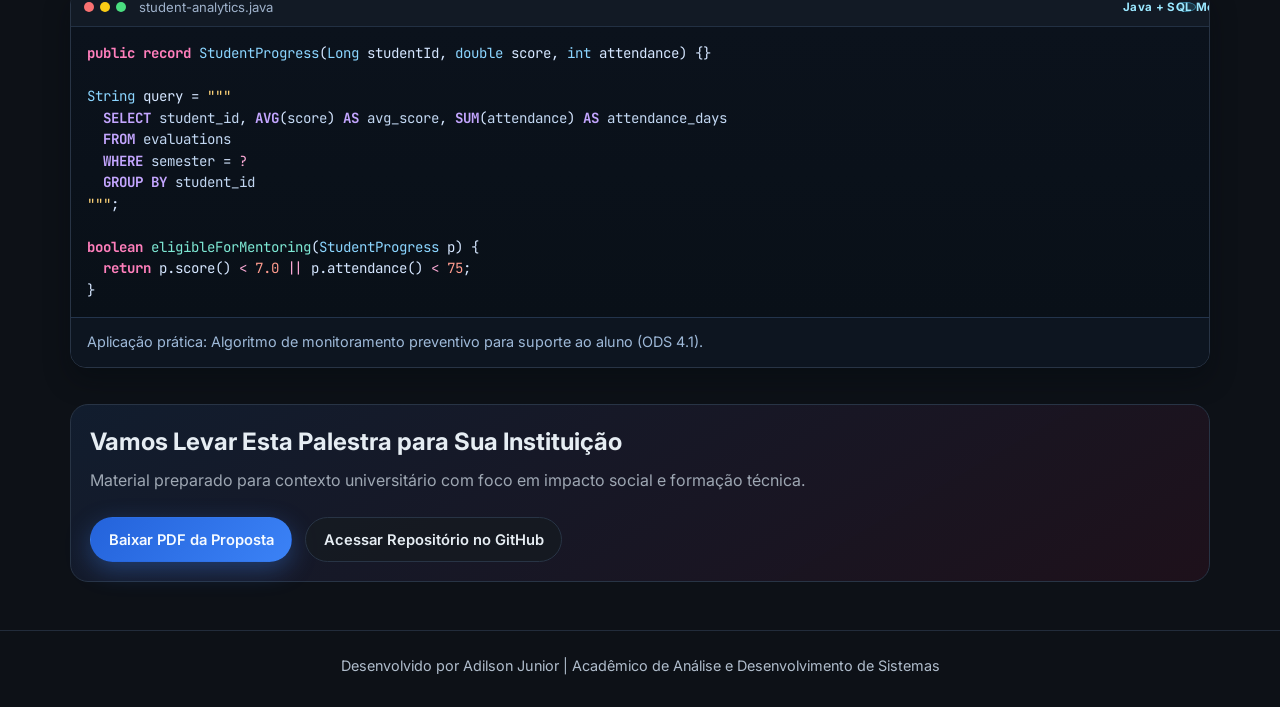
==== commit 35540f77: "Aprimora secao tecnica com syntax highlighting e badge" ====
--- a/index.html
+++ b/index.html
@@ -7,7 +7,7 @@
   <meta name="description" content="Landing page de proposta de palestra universitária sobre tecnologia, IA e ODS 4." />
   <link rel="preconnect" href="https://fonts.googleapis.com" />
   <link rel="preconnect" href="https://fonts.gstatic.com" crossorigin />
-  <link href="https://fonts.googleapis.com/css2?family=Inter:wght@400;500;600;700;800&display=swap" rel="stylesheet" />
+  <link href="https://fonts.googleapis.com/css2?family=Fira+Code:wght@400;500;700&family=Inter:wght@400;500;600;700;800&family=JetBrains+Mono:wght@400;500;700&display=swap" rel="stylesheet" />
   <link rel="stylesheet" href="style.css" />
 </head>
 <body>
@@ -53,19 +53,40 @@
 
         <div class="proposal-pillars">
           <article class="pillar-card">
-            <span class="pillar-icon" aria-hidden="true">ODS</span>
+            <div class="pillar-head">
+              <span class="pillar-icon" aria-hidden="true">
+                <svg viewBox="0 0 24 24" role="presentation" focusable="false">
+                  <path d="M12 3l7.5 3v6c0 4.5-3.1 7.8-7.5 9-4.4-1.2-7.5-4.5-7.5-9V6L12 3zm0 2.2L6.5 7.1V12c0 3.5 2.3 6.2 5.5 7.3 3.2-1.1 5.5-3.8 5.5-7.3V7.1L12 5.2z"/>
+                </svg>
+              </span>
+              <span class="pillar-badge badge-pedagogico">ODS 4 + Ética</span>
+            </div>
             <h3>Pedagógico</h3>
             <p>Foco na ODS 4 com práticas inclusivas, aprendizagem ativa e ética na aplicação de IA em contexto educacional.</p>
           </article>
 
           <article class="pillar-card">
-            <span class="pillar-icon" aria-hidden="true">JOB</span>
+            <div class="pillar-head">
+              <span class="pillar-icon" aria-hidden="true">
+                <svg viewBox="0 0 24 24" role="presentation" focusable="false">
+                  <path d="M9 3h6l1 2h3a2 2 0 012 2v10a2 2 0 01-2 2H5a2 2 0 01-2-2V7a2 2 0 012-2h3l1-2zm0 2l-.6 1.2-.5.8H5v10h14V7h-2.9l-.5-.8L15 5H9zm3 4a3 3 0 110 6 3 3 0 010-6z"/>
+                </svg>
+              </span>
+              <span class="pillar-badge badge-profissional">Mercado e Salários</span>
+            </div>
             <h3>Profissional</h3>
             <p>Leitura de mercado e faixas salariais para orientar escolhas de carreira digital com visão estratégica de futuro.</p>
           </article>
 
           <article class="pillar-card">
-            <span class="pillar-icon" aria-hidden="true">DIG</span>
+            <div class="pillar-head">
+              <span class="pillar-icon" aria-hidden="true">
+                <svg viewBox="0 0 24 24" role="presentation" focusable="false">
+                  <path d="M4 5a2 2 0 012-2h12a2 2 0 012 2v9a2 2 0 01-2 2h-5l-2 3-2-3H6a2 2 0 01-2-2V5zm2 0v9h4.1l1.9 2.8 1.9-2.8H18V5H6zm2.5 3h7v2h-7V8zm0 3h5v2h-5v-2z"/>
+                </svg>
+              </span>
+              <span class="pillar-badge badge-tecnico">Letramento Digital</span>
+            </div>
             <h3>Técnico</h3>
             <p>Letramento digital com base prática: lógica, ferramentas de desenvolvimento e uso crítico de plataformas inteligentes.</p>
           </article>
@@ -149,19 +170,21 @@
         <div class="terminal-top">
           <span></span><span></span><span></span>
           <p>student-analytics.java</p>
-        </div>
-        <pre><code>public record StudentProgress(Long studentId, double score, int attendance) {}
-
-String query = """
-  SELECT student_id, AVG(score) AS avg_score, SUM(attendance) AS attendance_days
-  FROM evaluations
-  WHERE semester = ?
-  GROUP BY student_id
-""";
-
-boolean eligibleForMentoring(StudentProgress p) {
-  return p.score() &lt; 7.0 || p.attendance() &lt; 75;
+          <span class="code-badge">Java + SQL Moderno</span>
+        </div>
+        <pre><code><span class="tok-key">public</span> <span class="tok-key">record</span> <span class="tok-type">StudentProgress</span>(<span class="tok-type">Long</span> studentId, <span class="tok-type">double</span> score, <span class="tok-type">int</span> attendance) {}
+
+<span class="tok-type">String</span> query = <span class="tok-str">"""</span>
+  <span class="tok-sql-key">SELECT</span> <span class="tok-var">student_id</span>, <span class="tok-sql-key">AVG</span>(<span class="tok-var">score</span>) <span class="tok-sql-key">AS</span> <span class="tok-var">avg_score</span>, <span class="tok-sql-key">SUM</span>(<span class="tok-var">attendance</span>) <span class="tok-sql-key">AS</span> <span class="tok-var">attendance_days</span>
+  <span class="tok-sql-key">FROM</span> <span class="tok-var">evaluations</span>
+  <span class="tok-sql-key">WHERE</span> <span class="tok-var">semester</span> = <span class="tok-op">?</span>
+  <span class="tok-sql-key">GROUP BY</span> <span class="tok-var">student_id</span>
+<span class="tok-str">"""</span>;
+
+<span class="tok-key">boolean</span> <span class="tok-fn">eligibleForMentoring</span>(<span class="tok-type">StudentProgress</span> p) {
+  <span class="tok-key">return</span> p.score() <span class="tok-op">&lt;</span> <span class="tok-num">7.0</span> <span class="tok-op">||</span> p.attendance() <span class="tok-op">&lt;</span> <span class="tok-num">75</span>;
 }</code></pre>
+        <p class="code-legend">Aplicação prática: Algoritmo de monitoramento preventivo para suporte ao aluno (ODS 4.1).</p>
       </article>
     </section>
 
--- a/style.css
+++ b/style.css
@@ -174,70 +174,130 @@
 .proposal-paper {
   border: 1px solid #d8e6f9;
   border-radius: 18px;
-  padding: 1.3rem;
+  padding: 1.55rem;
   background: linear-gradient(170deg, #fbfdff 0%, #f0f6ff 100%);
   color: #13233d;
   box-shadow: 0 14px 40px rgba(7, 17, 34, 0.22);
 }
 
+.proposal-head {
+  margin-bottom: 1.1rem;
+}
+
+.proposal-head h2 {
+  margin-bottom: 0.55rem;
+}
+
 .proposal-head p {
-  margin-top: 0.45rem;
+  margin-top: 0;
   color: #3b4d68;
+  line-height: 1.58;
 }
 
 .proposal-pillars {
-  margin-top: 1rem;
+  margin-top: 0;
   display: grid;
   grid-template-columns: repeat(3, minmax(0, 1fr));
-  gap: 0.8rem;
+  gap: 0.95rem;
 }
 
 .pillar-card {
   border: 1px solid #cfdcf0;
   border-radius: 14px;
-  padding: 0.95rem;
+  padding: 1rem;
   background: #ffffff;
+  transition: border-color 0.2s ease, background-color 0.2s ease, box-shadow 0.2s ease, transform 0.2s ease;
+}
+
+.pillar-card:hover {
+  border-color: #aac4e9;
+  background: #f7fbff;
+  box-shadow: 0 10px 20px rgba(25, 49, 83, 0.08);
+  transform: translateY(-2px);
+}
+
+.pillar-head {
+  display: flex;
+  align-items: center;
+  justify-content: space-between;
+  gap: 0.55rem;
 }
 
 .pillar-icon {
   display: inline-flex;
   align-items: center;
   justify-content: center;
-  min-width: 2.4rem;
-  padding: 0.2rem 0.55rem;
-  border-radius: 999px;
+  width: 2rem;
+  height: 2rem;
+  border-radius: 10px;
   border: 1px solid #bfd2ec;
   background: #edf5ff;
   color: #2b4b73;
-  font-size: 0.74rem;
+}
+
+.pillar-icon svg {
+  width: 1.1rem;
+  height: 1.1rem;
+  fill: currentColor;
+}
+
+.pillar-badge {
+  display: inline-flex;
+  align-items: center;
+  justify-content: center;
+  border-radius: 999px;
+  padding: 0.2rem 0.62rem;
+  font-size: 0.72rem;
   font-weight: 700;
-  letter-spacing: 0.06em;
+  letter-spacing: 0.03em;
+  border: 1px solid transparent;
+  white-space: nowrap;
+}
+
+.badge-pedagogico {
+  color: #1f5b37;
+  background: #e6f7ec;
+  border-color: #bfe8cd;
+}
+
+.badge-profissional {
+  color: #274b7a;
+  background: #e8f2ff;
+  border-color: #bed8fa;
+}
+
+.badge-tecnico {
+  color: #5a2a7a;
+  background: #f4e9ff;
+  border-color: #d9befa;
 }
 
 .pillar-card h3 {
-  margin-top: 0.58rem;
+  margin-top: 0.75rem;
   color: #172a46;
-  font-size: 1rem;
+  font-size: 1.03rem;
 }
 
 .pillar-card p {
-  margin-top: 0.45rem;
+  margin-top: 0.55rem;
   color: #445a78;
   font-size: 0.92rem;
+  line-height: 1.58;
 }
 
 .proposal-highlight {
-  margin-top: 1rem;
+  margin-top: 1.2rem;
   border-left: 4px solid #2463db;
-  padding: 0.75rem 0.85rem;
+  padding: 0.85rem 0.95rem;
   border-radius: 8px;
   background: #eaf3ff;
   color: #0f2a4a;
   font-weight: 600;
+  line-height: 1.55;
 }
 
 .proposal-cta {
-  margin-top: 0.95rem;
+  margin-top: 1.05rem;
 }
 
 .btn {
@@ -409,12 +469,13 @@
   border-radius: 16px;
   overflow: hidden;
   background: #0b1016;
+  box-shadow: 0 12px 26px rgba(3, 8, 15, 0.35);
 }
 
 .terminal-top {
   display: flex;
   align-items: center;
-  gap: 0.36rem;
+  gap: 0.4rem;
   padding: 0.55rem 0.8rem;
   border-bottom: 1px solid #223043;
   background: #121a25;
@@ -442,6 +503,22 @@
   margin-left: 0.4rem;
   color: #9fb2cb;
   font-size: 0.82rem;
+}
+
+.code-badge {
+  margin-left: auto;
+  display: inline-flex;
+  align-items: center;
+  justify-content: center;
+  padding: 0.2rem 0.58rem;
+  border-radius: 999px;
+  border: 1px solid rgba(79, 209, 255, 0.45);
+  background: rgba(79, 209, 255, 0.14);
+  color: #9be8ff;
+  font-size: 0.72rem;
+  font-weight: 700;
+  letter-spacing: 0.03em;
+  white-space: nowrap;
 }
 
 pre {
@@ -449,12 +526,58 @@
   padding: 1rem;
   overflow-x: auto;
   max-width: 100%;
+  background: linear-gradient(180deg, #0b121c 0%, #091018 100%);
 }
 
 code {
   color: #d5e6ff;
-  font-family: Consolas, "Courier New", monospace;
+  font-family: "JetBrains Mono", "Fira Code", Consolas, "Courier New", monospace;
   font-size: 0.88rem;
+  line-height: 1.5;
+  font-variant-ligatures: contextual;
+}
+
+.tok-key {
+  color: #ff7fbc;
+  font-weight: 700;
+}
+
+.tok-type {
+  color: #8bd5ff;
+}
+
+.tok-fn {
+  color: #7ee8d4;
+}
+
+.tok-str {
+  color: #ffd479;
+}
+
+.tok-op {
+  color: #f9a8d4;
+}
+
+.tok-num {
+  color: #ff9c8f;
+}
+
+.tok-sql-key {
+  color: #c4a6ff;
+  font-weight: 700;
+}
+
+.tok-var {
+  color: #c2d7f2;
+}
+
+.code-legend {
+  margin: 0;
+  padding: 0.78rem 1rem 0.95rem;
+  border-top: 1px solid rgba(38, 56, 82, 0.9);
+  background: #0d1520;
+  color: #9eb9d8;
+  font-size: 0.9rem;
   line-height: 1.5;
 }
 
@@ -562,6 +685,14 @@
     padding: 1rem;
   }
 
+  .pillar-head {
+    flex-wrap: wrap;
+  }
+
+  .pillar-badge {
+    white-space: normal;
+  }
+
   .proposal-cta {
     width: 100%;
   }
@@ -631,12 +762,22 @@
     margin-left: 0.25rem;
   }
 
+  .code-badge {
+    font-size: 0.66rem;
+    padding: 0.18rem 0.45rem;
+  }
+
   pre {
     padding: 0.85rem;
   }
 
   code {
     font-size: 0.8rem;
+  }
+
+  .code-legend {
+    padding: 0.72rem 0.85rem 0.9rem;
+    font-size: 0.84rem;
   }
 
   .container {
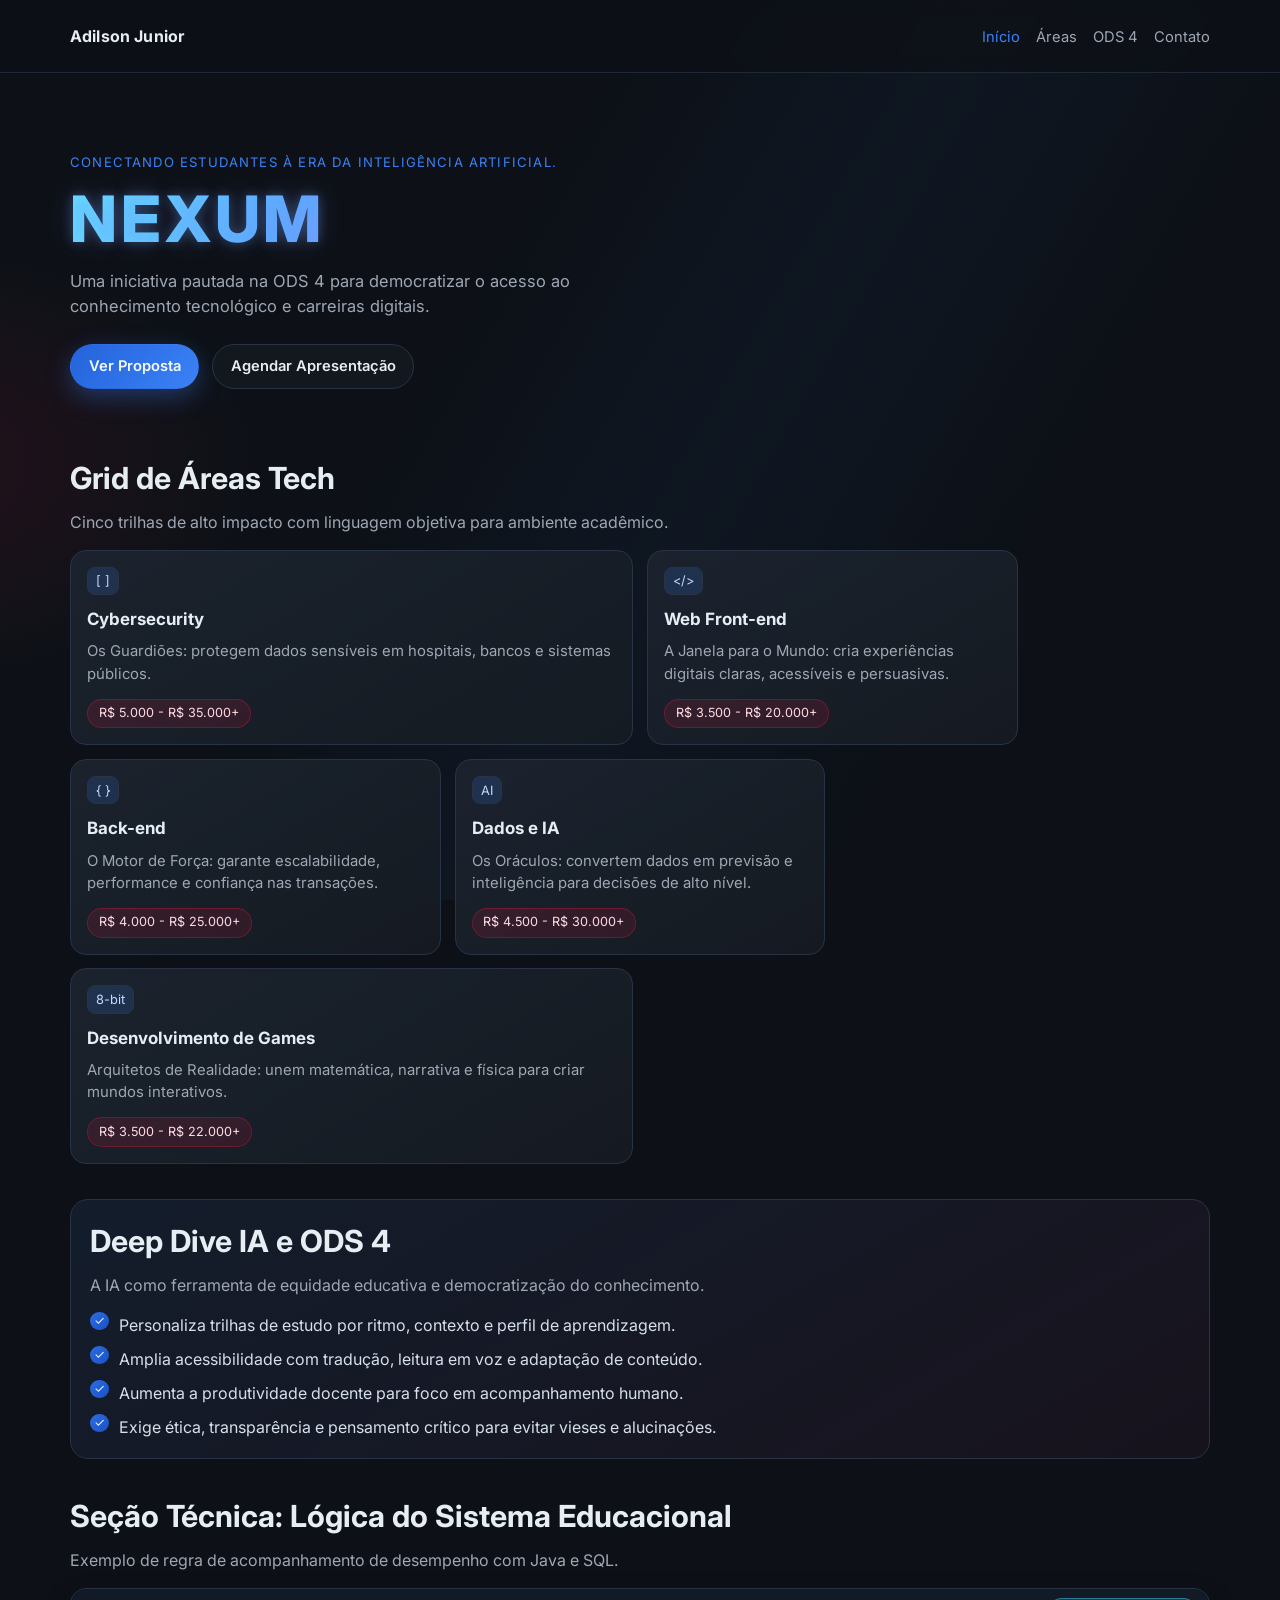
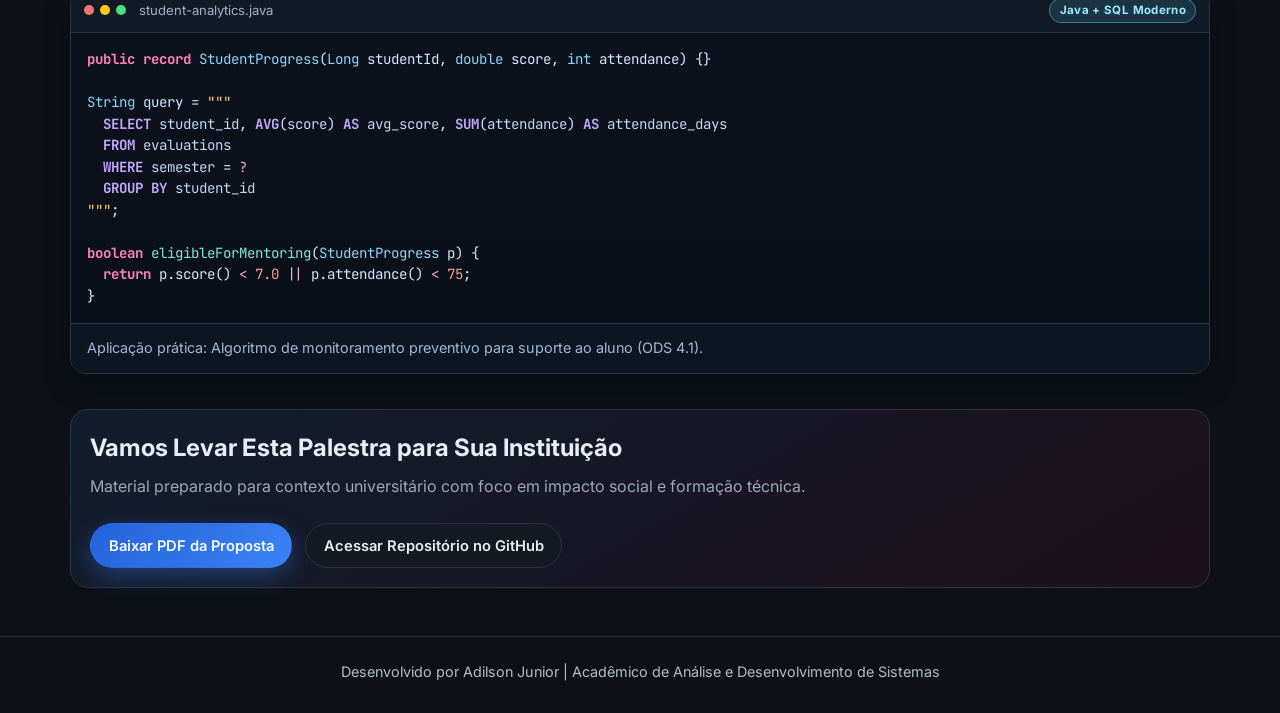
==== commit b2179291: "Corrige badge da secao tecnica no topo do terminal" ====
--- a/index.html
+++ b/index.html
@@ -168,7 +168,7 @@
 
       <article class="terminal-card" aria-label="Snippet de código em Java e SQL">
         <div class="terminal-top">
-          <span></span><span></span><span></span>
+          <span class="terminal-dot"></span><span class="terminal-dot"></span><span class="terminal-dot"></span>
           <p>student-analytics.java</p>
           <span class="code-badge">Java + SQL Moderno</span>
         </div>
--- a/style.css
+++ b/style.css
@@ -481,21 +481,21 @@
   background: #121a25;
 }
 
-.terminal-top span {
+.terminal-top .terminal-dot {
   width: 0.62rem;
   height: 0.62rem;
   border-radius: 50%;
 }
 
-.terminal-top span:nth-child(1) {
+.terminal-top .terminal-dot:nth-child(1) {
   background: #f87171;
 }
 
-.terminal-top span:nth-child(2) {
+.terminal-top .terminal-dot:nth-child(2) {
   background: #facc15;
 }
 
-.terminal-top span:nth-child(3) {
+.terminal-top .terminal-dot:nth-child(3) {
   background: #4ade80;
 }
 
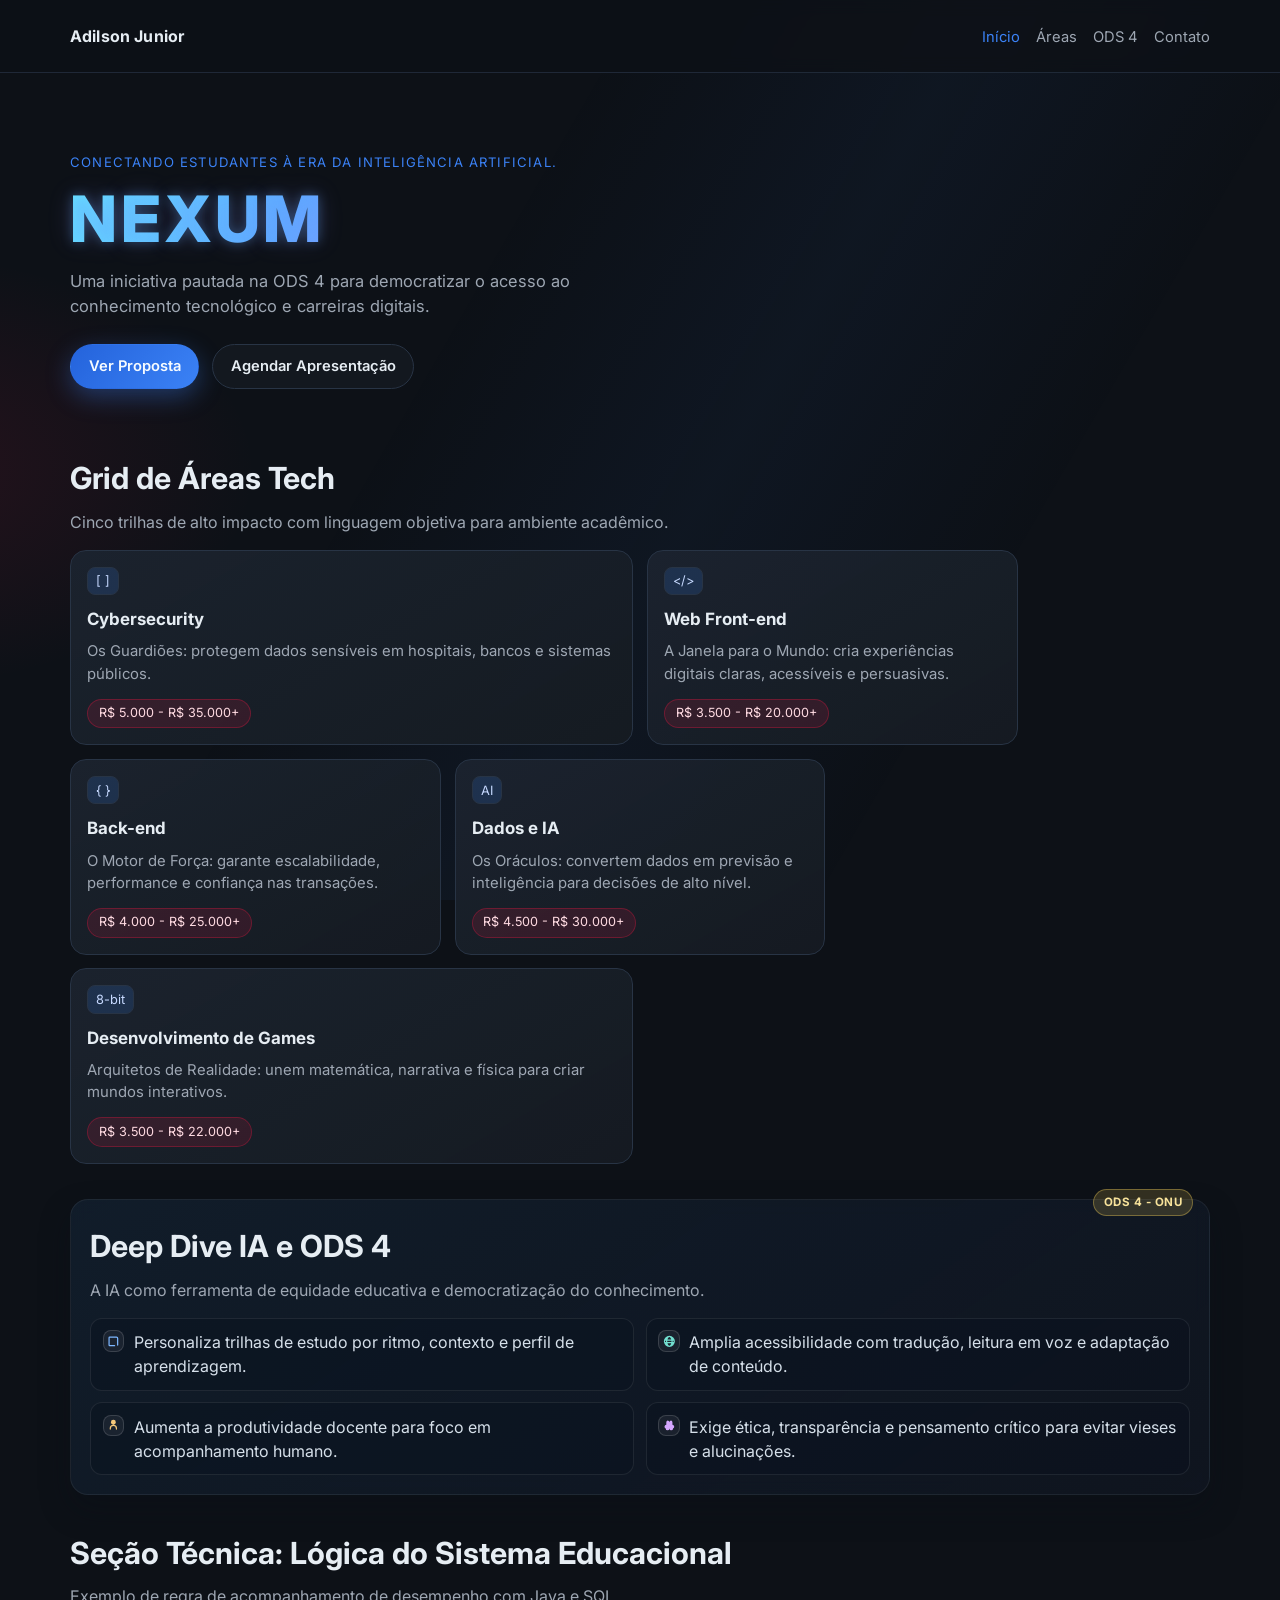
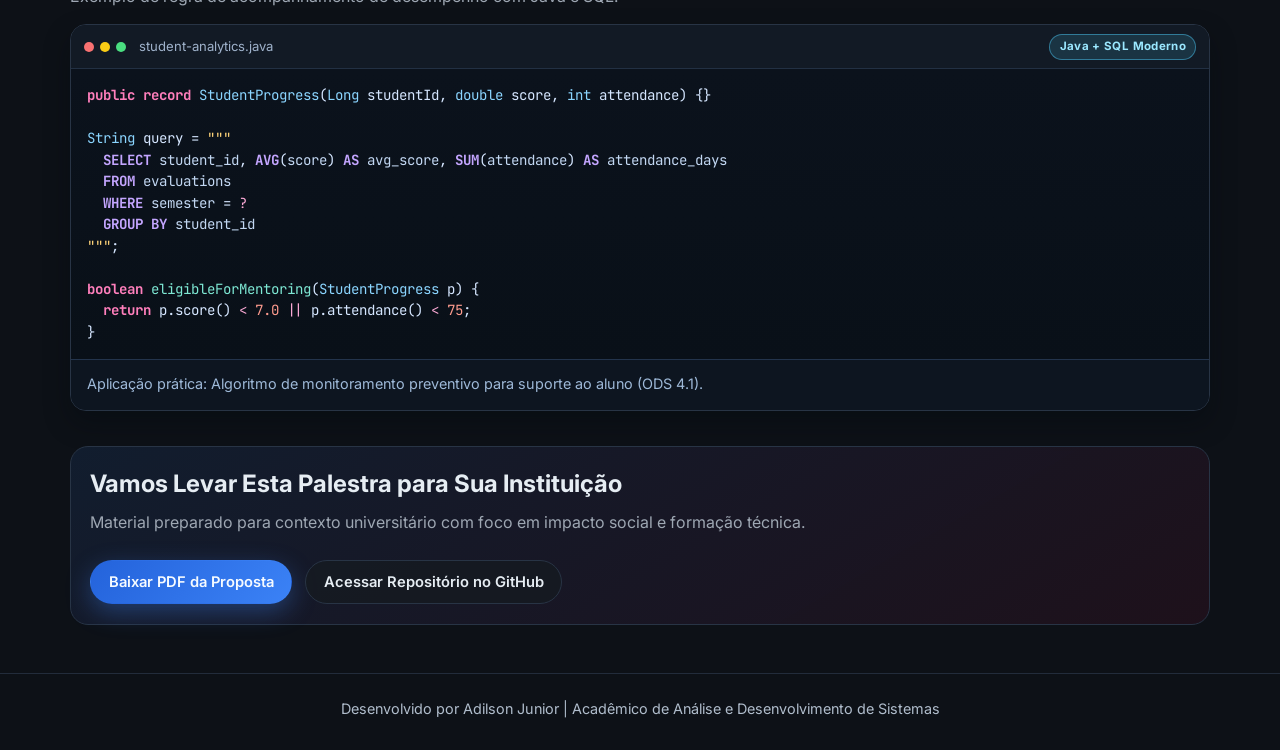
==== commit d9ba1b04: "Refina Deep Dive com grid, icones e badge ODS" ====
--- a/index.html
+++ b/index.html
@@ -146,15 +146,44 @@
     <!-- Hierarquia visual: bloco estrategico da ODS 4 com profundidade conceitual -->
     <section class="container reveal" id="ods4">
       <article class="deep-dive">
+        <span class="ods-badge">ODS 4 - ONU</span>
         <div class="section-title">
           <h2>Deep Dive IA e ODS 4</h2>
           <p>A IA como ferramenta de equidade educativa e democratização do conhecimento.</p>
         </div>
         <ul class="check-list">
-          <li>Personaliza trilhas de estudo por ritmo, contexto e perfil de aprendizagem.</li>
-          <li>Amplia acessibilidade com tradução, leitura em voz e adaptação de conteúdo.</li>
-          <li>Aumenta a produtividade docente para foco em acompanhamento humano.</li>
-          <li>Exige ética, transparência e pensamento crítico para evitar vieses e alucinações.</li>
+          <li>
+            <span class="check-icon icon-study" aria-hidden="true">
+              <svg viewBox="0 0 24 24" role="presentation" focusable="false">
+                <path d="M4 6a2 2 0 0 1 2-2h11a3 3 0 0 1 3 3v11a1 1 0 1 1-2 0V7a1 1 0 0 0-1-1H6v12h8a1 1 0 1 1 0 2H6a2 2 0 0 1-2-2V6z"/>
+              </svg>
+            </span>
+            <span>Personaliza trilhas de estudo por ritmo, contexto e perfil de aprendizagem.</span>
+          </li>
+          <li>
+            <span class="check-icon icon-globe" aria-hidden="true">
+              <svg viewBox="0 0 24 24" role="presentation" focusable="false">
+                <path d="M12 3a9 9 0 1 1 0 18 9 9 0 0 1 0-18zm0 2c-1.2 0-2.4 1.6-3 4h6c-.6-2.4-1.8-4-3-4zm-3.4 6a16 16 0 0 0 0 2h6.8a16 16 0 0 0 0-2H8.6zm-3.5 0a7 7 0 0 0 0 2h1.5a18 18 0 0 1 0-2H5.1zm12.3 0a18 18 0 0 1 0 2h1.5a7 7 0 0 0 0-2h-1.5zM9 15c.6 2.4 1.8 4 3 4s2.4-1.6 3-4H9z"/>
+              </svg>
+            </span>
+            <span>Amplia acessibilidade com tradução, leitura em voz e adaptação de conteúdo.</span>
+          </li>
+          <li>
+            <span class="check-icon icon-mentor" aria-hidden="true">
+              <svg viewBox="0 0 24 24" role="presentation" focusable="false">
+                <path d="M12 3a4 4 0 1 1 0 8 4 4 0 0 1 0-8zm-6 14a6 6 0 0 1 12 0v1a1 1 0 1 1-2 0v-1a4 4 0 0 0-8 0v1a1 1 0 1 1-2 0v-1z"/>
+              </svg>
+            </span>
+            <span>Aumenta a produtividade docente para foco em acompanhamento humano.</span>
+          </li>
+          <li>
+            <span class="check-icon icon-brain" aria-hidden="true">
+              <svg viewBox="0 0 24 24" role="presentation" focusable="false">
+                <path d="M9 4a3 3 0 0 1 3 3v10a3 3 0 1 1-6 0 3 3 0 0 1 1-5.8V7a3 3 0 0 1 2-3zm6 0a3 3 0 0 1 2 3v4.2A3 3 0 0 1 18 17a3 3 0 1 1-6 0V7a3 3 0 0 1 3-3z"/>
+              </svg>
+            </span>
+            <span>Exige ética, transparência e pensamento crítico para evitar vieses e alucinações.</span>
+          </li>
         </ul>
       </article>
     </section>
--- a/style.css
+++ b/style.css
@@ -429,10 +429,30 @@
 }
 
 .deep-dive {
-  border: 1px solid var(--line);
+  position: relative;
+  border: 1px solid #ffffff10;
   border-radius: 18px;
-  padding: 1.2rem;
-  background: linear-gradient(150deg, rgba(20, 30, 46, 0.92), rgba(25, 20, 30, 0.9));
+  padding: 1.5rem 1.2rem 1.2rem;
+  background: linear-gradient(145deg, rgba(18, 31, 46, 0.82), rgba(16, 22, 34, 0.74));
+  backdrop-filter: blur(8px);
+  box-shadow: 0 14px 30px rgba(8, 14, 24, 0.35);
+}
+
+.ods-badge {
+  position: absolute;
+  top: -0.72rem;
+  right: 1rem;
+  display: inline-flex;
+  align-items: center;
+  justify-content: center;
+  padding: 0.24rem 0.62rem;
+  border-radius: 999px;
+  border: 1px solid rgba(249, 211, 89, 0.35);
+  background: rgba(249, 211, 89, 0.16);
+  color: #f7e29a;
+  font-size: 0.72rem;
+  font-weight: 700;
+  letter-spacing: 0.04em;
 }
 
 .check-list {
@@ -440,28 +460,54 @@
   padding: 0;
   list-style: none;
   display: grid;
-  gap: 0.62rem;
+  grid-template-columns: repeat(2, minmax(0, 1fr));
+  gap: 0.7rem;
 }
 
 .check-list li {
-  position: relative;
-  padding-left: 1.8rem;
+  display: flex;
+  align-items: flex-start;
+  gap: 0.58rem;
+  padding: 0.72rem;
+  border: 1px solid rgba(255, 255, 255, 0.08);
+  border-radius: 12px;
+  background: rgba(10, 18, 30, 0.38);
   color: #d6e0ea;
-}
-
-.check-list li::before {
-  content: "✓";
-  position: absolute;
-  left: 0;
-  top: -1px;
-  width: 1.15rem;
-  height: 1.15rem;
-  border-radius: 50%;
-  display: grid;
-  place-items: center;
-  color: #f2f8ff;
-  font-size: 0.78rem;
-  background: linear-gradient(135deg, #2c6ce2, #1952c4);
+  line-height: 1.5;
+}
+
+.check-icon {
+  flex: 0 0 auto;
+  display: inline-flex;
+  width: 1.35rem;
+  height: 1.35rem;
+  align-items: center;
+  justify-content: center;
+  border-radius: 8px;
+  border: 1px solid rgba(255, 255, 255, 0.14);
+  background: rgba(255, 255, 255, 0.06);
+}
+
+.check-icon svg {
+  width: 0.92rem;
+  height: 0.92rem;
+  fill: currentColor;
+}
+
+.icon-study {
+  color: #7db7ff;
+}
+
+.icon-globe {
+  color: #72dfd0;
+}
+
+.icon-mentor {
+  color: #f6c97a;
+}
+
+.icon-brain {
+  color: #d4a6ff;
 }
 
 .terminal-card {
@@ -748,6 +794,10 @@
     font-size: 0.95rem;
   }
 
+  .check-list {
+    grid-template-columns: 1fr;
+  }
+
   .deep-dive,
   .cta-final {
     padding: 1rem;
@@ -755,16 +805,27 @@
 
   .terminal-top {
     padding: 0.5rem 0.65rem;
+    flex-wrap: wrap;
+    row-gap: 0.35rem;
   }
 
   .terminal-top p {
     font-size: 0.76rem;
     margin-left: 0.25rem;
+    flex: 1 1 auto;
+    min-width: 0;
+    white-space: nowrap;
+    overflow: hidden;
+    text-overflow: ellipsis;
   }
 
   .code-badge {
     font-size: 0.66rem;
     padding: 0.18rem 0.45rem;
+    margin-left: 0;
+    width: 100%;
+    justify-content: center;
+    white-space: normal;
   }
 
   pre {
@@ -809,11 +870,12 @@
   }
 
   .check-list li {
-    padding-left: 1.6rem;
-  }
-
-  .check-list li::before {
-    width: 1rem;
-    height: 1rem;
-  }
-}
+    padding: 0.62rem;
+  }
+
+  .ods-badge {
+    right: 0.7rem;
+    font-size: 0.67rem;
+    padding: 0.2rem 0.5rem;
+  }
+}
